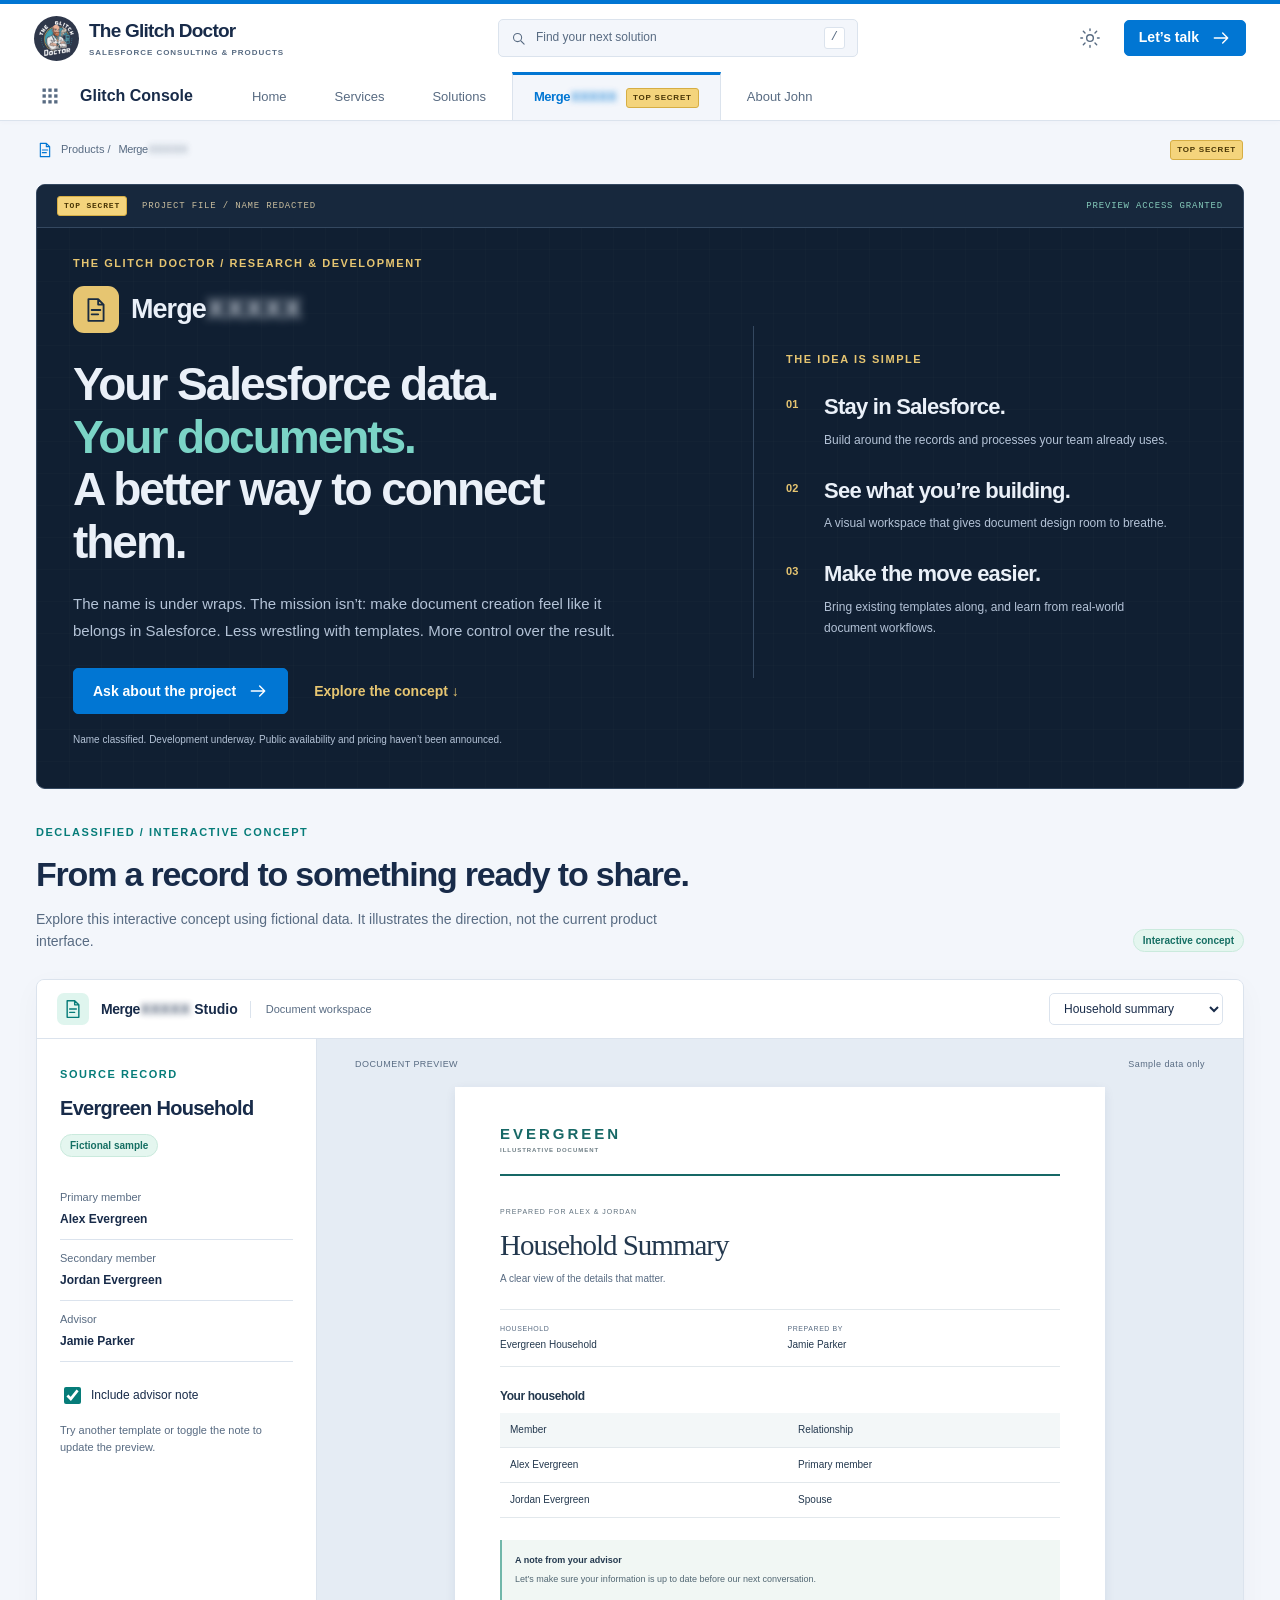
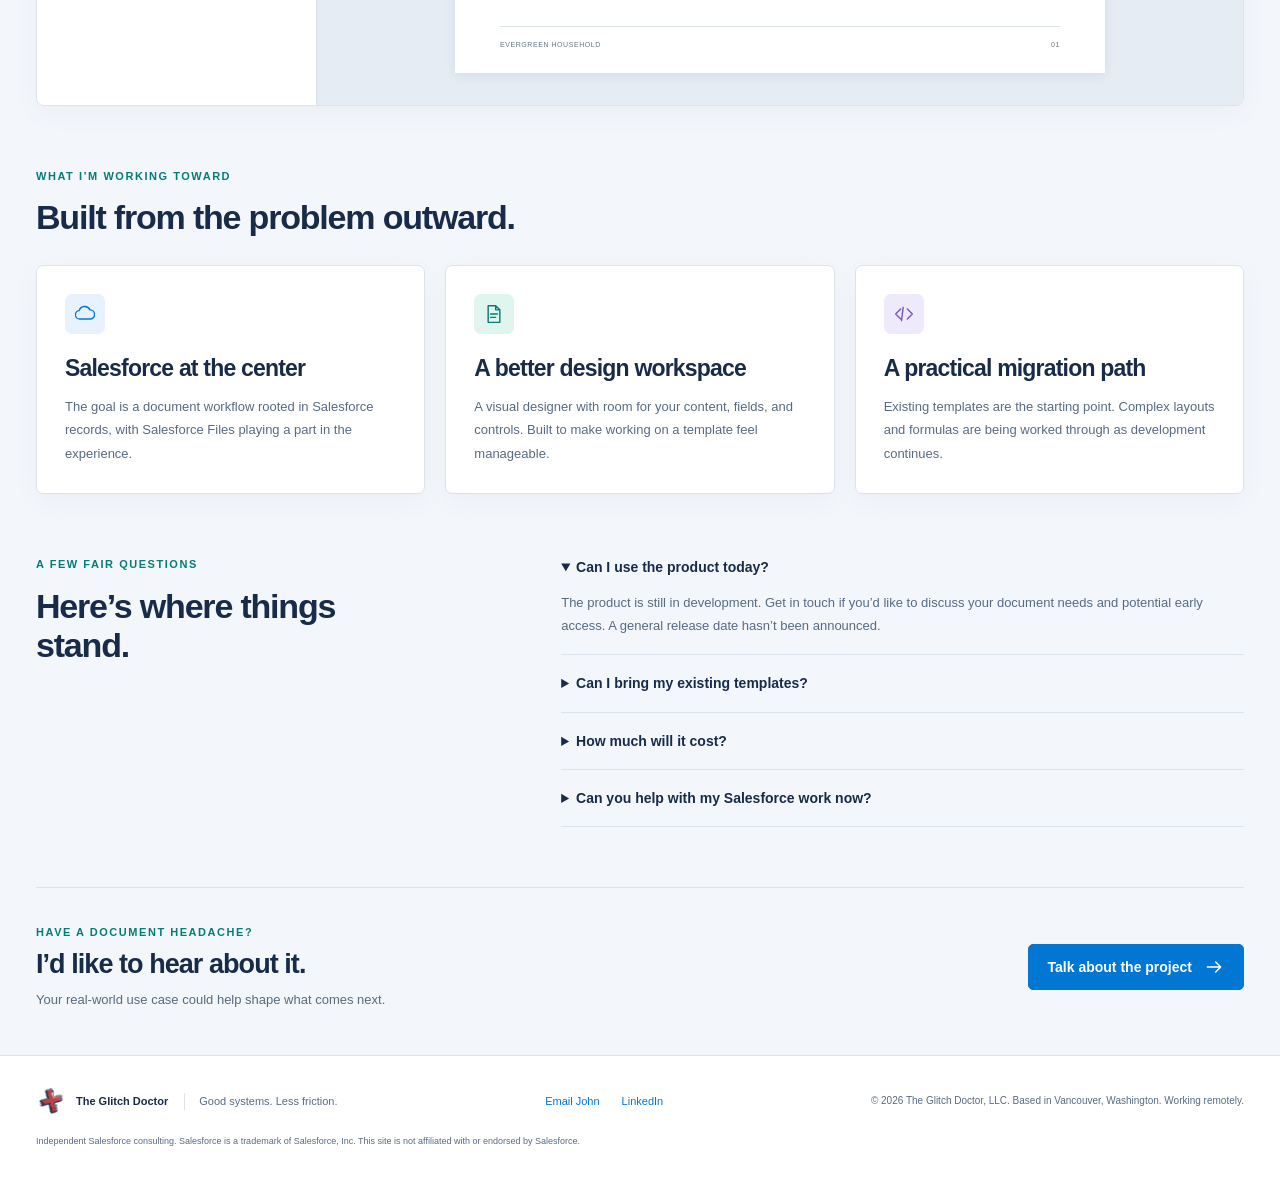
==== top-secret.html @ 08cdd9e1 "Add files via upload" ====
<!doctype html>
<html lang="en"><head><meta charset="utf-8"><meta name="viewport" content="width=device-width,initial-scale=1"><meta name="theme-color" content="#032d60"><title>Top Secret | The Glitch Doctor Workshop</title><meta name="description" content="Explore a top-secret project, a Salesforce document product in development from The Glitch Doctor. Explore the concept and ask about early access."><meta property="og:title" content="Top Secret | The Glitch Doctor Workshop"><meta property="og:description" content="Explore a top-secret project, a Salesforce document product in development from The Glitch Doctor. Explore the concept and ask about early access."><meta property="og:type" content="website"><meta property="og:image" content="https://theglitchdoctor.com/logo1024.png"><link rel="canonical" href="https://theglitchdoctor.com/top-secret.html"><meta property="og:url" content="https://theglitchdoctor.com/top-secret.html"><link rel="icon" href="favicon.png"><link rel="stylesheet" href="style.css?v=secret-v2"><script src="app.js?v=secret-v2" defer></script></head>
<body><a class="skip" href="#main">Skip to content</a><header class="global-header"><a class="brand" href="index.html"><img src="logo1024.png" alt="" width="45" height="45"><span>The Glitch Doctor<small>SALESFORCE CONSULTING &amp; PRODUCTS</small></span></a><button class="search-trigger" data-open="search-dialog"><svg viewBox="0 0 24 24" aria-hidden="true" class="icon" fill="none" stroke="currentColor" stroke-width="1.7" stroke-linecap="round" stroke-linejoin="round"><circle cx="10.5" cy="10.5" r="6.5"/><path d="m16 16 5 5"/></svg><span>Find your next solution</span><kbd>/</kbd></button><div class="global-actions"><button class="icon-button" id="theme-toggle" aria-label="Switch color theme" aria-pressed="false"><svg viewBox="0 0 24 24" aria-hidden="true" class="icon" fill="none" stroke="currentColor" stroke-width="1.7" stroke-linecap="round" stroke-linejoin="round"><circle cx="12" cy="12" r="4"/><path d="M12 1v2m0 18v2M1 12h2m18 0h2M4 4l2 2m12 12 2 2M4 20l2-2M18 6l2-2"/></svg></button><button class="button primary compact" data-open="contact-dialog">Let’s talk <svg viewBox="0 0 24 24" aria-hidden="true" class="icon" fill="none" stroke="currentColor" stroke-width="1.7" stroke-linecap="round" stroke-linejoin="round"><path d="M4 12h16m-6-6 6 6-6 6"/></svg></button></div></header>
<nav class="app-nav" aria-label="Main navigation"><button class="launcher-button icon-button" data-open="launcher-dialog" aria-label="Open app launcher"><svg viewBox="0 0 24 24" aria-hidden="true" class="icon" fill="none" stroke="currentColor" stroke-width="1.7" stroke-linecap="round" stroke-linejoin="round"><rect x="3" y="3" width="4" height="4"/><rect x="10" y="3" width="4" height="4"/><rect x="17" y="3" width="4" height="4"/><rect x="3" y="10" width="4" height="4"/><rect x="10" y="10" width="4" height="4"/><rect x="17" y="10" width="4" height="4"/><rect x="3" y="17" width="4" height="4"/><rect x="10" y="17" width="4" height="4"/><rect x="17" y="17" width="4" height="4"/></svg></button><span class="console-name">Glitch Console</span><div class="nav-tabs"><a href="index.html" >Home</a><a href="index.html#services">Services</a><a href="index.html#work">Solutions</a><a href="top-secret.html" aria-current="page"><span class="secret-name" aria-label="Merge, name redacted">Merge<span class="redacted-name" aria-hidden="true">XXXXX</span></span> <span class="secret-badge">TOP SECRET</span></a><a href="index.html#about">About John</a></div></nav>
<main id="main">
<div class="workspace-label"><span><svg viewBox="0 0 24 24" aria-hidden="true" class="icon" fill="none" stroke="currentColor" stroke-width="1.7" stroke-linecap="round" stroke-linejoin="round"><path d="M14 2H5v20h14V7Zm0 0v5h5M8 12h8m-8 4h6"/></svg> Products / <span class="secret-name" aria-label="Merge, name redacted">Merge<span class="redacted-name" aria-hidden="true">XXXXX</span></span></span><span class="secret-badge">TOP SECRET</span></div>
<section class="product-hero classified-hero"><div class="classification-strip"><span class="secret-badge">TOP SECRET</span><span>PROJECT FILE / NAME REDACTED</span><span>PREVIEW ACCESS GRANTED</span></div><div><span class="eyebrow">THE GLITCH DOCTOR / RESEARCH &amp; DEVELOPMENT</span><div class="product-wordmark"><span class="merge-mark"><svg viewBox="0 0 24 24" aria-hidden="true" class="icon" fill="none" stroke="currentColor" stroke-width="1.7" stroke-linecap="round" stroke-linejoin="round"><path d="M14 2H5v20h14V7Zm0 0v5h5M8 12h8m-8 4h6"/></svg></span><span class="secret-name" aria-label="Merge, name redacted">Merge<span class="redacted-name" aria-hidden="true">XXXXX</span></span></div><h1>Your Salesforce data.<br><span>Your documents.</span><br>A better way to connect them.</h1><p>The name is under wraps. The mission isn’t: make document creation feel like it belongs in Salesforce. Less wrestling with templates. More control over the result.</p><div class="button-row"><a class="button primary" href="mailto:doc@theglitchdoctor.com?subject=Secret%20Project%20early%20access%20interest">Ask about the project <svg viewBox="0 0 24 24" aria-hidden="true" class="icon" fill="none" stroke="currentColor" stroke-width="1.7" stroke-linecap="round" stroke-linejoin="round"><path d="M4 12h16m-6-6 6 6-6 6"/></svg></a><a class="text-link" href="#preview">Explore the concept ↓</a></div><small class="development-note">Name classified. Development underway. Public availability and pricing haven’t been announced.</small></div><aside class="product-principles"><span class="eyebrow">THE IDEA IS SIMPLE</span><div><span>01</span><h2>Stay in Salesforce.</h2><p>Build around the records and processes your team already uses.</p></div><div><span>02</span><h2>See what you’re building.</h2><p>A visual workspace that gives document design room to breathe.</p></div><div><span>03</span><h2>Make the move easier.</h2><p>Bring existing templates along, and learn from real-world document workflows.</p></div></aside></section>
<section id="preview" class="section demo-section"><div class="section-heading"><div><span class="eyebrow">DECLASSIFIED / INTERACTIVE CONCEPT</span><h2>From a record to something ready to share.</h2><p>Explore this interactive concept using fictional data. It illustrates the direction, not the current product interface.</p></div><span class="pill">Interactive concept</span></div><div class="demo-console"><div class="demo-toolbar"><span class="tile-icon teal"><svg viewBox="0 0 24 24" aria-hidden="true" class="icon" fill="none" stroke="currentColor" stroke-width="1.7" stroke-linecap="round" stroke-linejoin="round"><path d="M14 2H5v20h14V7Zm0 0v5h5M8 12h8m-8 4h6"/></svg></span><strong><span class="secret-name" aria-label="Merge, name redacted">Merge<span class="redacted-name" aria-hidden="true">XXXXX</span></span> Studio</strong><span class="demo-toolbar-caption">Document workspace</span><label for="template-select" class="sr-only">Choose sample document</label><select id="template-select"><option value="summary">Household summary</option><option value="meeting">Meeting confirmation</option></select></div><div class="demo-layout"><aside class="demo-sidebar"><span class="eyebrow">SOURCE RECORD</span><h3>Evergreen Household</h3><span class="pill">Fictional sample</span><dl><div><dt>Primary member</dt><dd>Alex Evergreen</dd></div><div><dt>Secondary member</dt><dd>Jordan Evergreen</dd></div><div><dt>Advisor</dt><dd>Jamie Parker</dd></div></dl><label class="toggle-row"><input id="include-note" type="checkbox" checked> Include advisor note</label><p class="hint">Try another template or toggle the note to update the preview.</p></aside><div class="document-stage"><div class="preview-label"><span>DOCUMENT PREVIEW</span><span>Sample data only</span></div><article class="paper" aria-live="polite"><div class="paper-brand">EVERGREEN<small>ILLUSTRATIVE DOCUMENT</small></div><div class="paper-rule"></div><span class="paper-eyebrow">PREPARED FOR ALEX &amp; JORDAN</span><h3 id="document-title">Household Summary</h3><p class="paper-intro" id="document-intro">A clear view of the details that matter.</p><div class="paper-fields"><div><small>HOUSEHOLD</small><strong>Evergreen Household</strong></div><div><small>PREPARED BY</small><strong>Jamie Parker</strong></div></div><div id="summary-content"><h4>Your household</h4><table><thead><tr><th>Member</th><th>Relationship</th></tr></thead><tbody><tr><td>Alex Evergreen</td><td>Primary member</td></tr><tr><td>Jordan Evergreen</td><td>Spouse</td></tr></tbody></table></div><div id="meeting-content" hidden><h4>Your next conversation</h4><p>Annual review · November 12, 2026<br>10:00 a.m. Pacific · Video meeting</p><h4>On the agenda</h4><p>Review your goals, discuss recent changes, and agree on next steps.</p></div><div id="advisor-note" class="paper-note"><strong>A note from your advisor</strong><p>Let’s make sure your information is up to date before our next conversation.</p></div><div class="paper-footer">EVERGREEN HOUSEHOLD<span>01</span></div></article></div></div></div></section>
<section class="section"><div class="section-heading"><div><span class="eyebrow">WHAT I’M WORKING TOWARD</span><h2>Built from the problem outward.</h2></div></div><div class="services-grid"><article class="service-card"><span class="tile-icon blue"><svg viewBox="0 0 24 24" aria-hidden="true" class="icon" fill="none" stroke="currentColor" stroke-width="1.7" stroke-linecap="round" stroke-linejoin="round"><path d="M6 18a5 5 0 0 1-1-10 7 7 0 0 1 13-1 5.5 5.5 0 0 1 0 11Z"/></svg></span><h3>Salesforce at the center</h3><p>The goal is a document workflow rooted in Salesforce records, with Salesforce Files playing a part in the experience.</p></article><article class="service-card"><span class="tile-icon teal"><svg viewBox="0 0 24 24" aria-hidden="true" class="icon" fill="none" stroke="currentColor" stroke-width="1.7" stroke-linecap="round" stroke-linejoin="round"><path d="M14 2H5v20h14V7Zm0 0v5h5M8 12h8m-8 4h6"/></svg></span><h3>A better design workspace</h3><p>A visual designer with room for your content, fields, and controls. Built to make working on a template feel manageable.</p></article><article class="service-card"><span class="tile-icon purple"><svg viewBox="0 0 24 24" aria-hidden="true" class="icon" fill="none" stroke="currentColor" stroke-width="1.7" stroke-linecap="round" stroke-linejoin="round"><path d="m8 6-6 6 6 6m8-12 6 6-6 6m-5-14-2 16"/></svg></span><h3>A practical migration path</h3><p>Existing templates are the starting point. Complex layouts and formulas are being worked through as development continues.</p></article></div></section>
<section class="faq-section section"><div><span class="eyebrow">A FEW FAIR QUESTIONS</span><h2>Here’s where things stand.</h2></div><div class="faqs"><details open><summary>Can I use the product today?</summary><p>The product is still in development. Get in touch if you’d like to discuss your document needs and potential early access. A general release date hasn’t been announced.</p></details><details><summary>Can I bring my existing templates?</summary><p>That’s part of the plan. Import capabilities are being developed against real templates, with complex layouts and formulas getting particular attention. Not every template will transfer unchanged.</p></details><details><summary>How much will it cost?</summary><p>Pricing hasn’t been announced. This is being developed as a commercial product.</p></details><details><summary>Can you help with my Salesforce work now?</summary><p>Yes. Salesforce consulting and custom development are available independently of this project. <a href="index.html#services">Explore consulting services.</a></p></details></div></section>
<section class="closing"><div><span class="eyebrow">HAVE A DOCUMENT HEADACHE?</span><h2>I’d like to hear about it.</h2><p>Your real-world use case could help shape what comes next.</p></div><a class="button primary" href="mailto:doc@theglitchdoctor.com?subject=Let%E2%80%99s%20talk%20Secret%20Project">Talk about the project <svg viewBox="0 0 24 24" aria-hidden="true" class="icon" fill="none" stroke="currentColor" stroke-width="1.7" stroke-linecap="round" stroke-linejoin="round"><path d="M4 12h16m-6-6 6 6-6 6"/></svg></a></section></main>
<footer><div class="footer-brand"><img src="favicon.png" alt="" width="30" height="30"><strong>The Glitch Doctor</strong><span>Good systems. Less friction.</span></div><div class="footer-links"><a href="mailto:doc@theglitchdoctor.com">Email John</a><a href="https://www.linkedin.com/company/the-glitch-doctor/">LinkedIn</a></div><p>© <span id="year">2026</span> The Glitch Doctor, LLC. Based in Vancouver, Washington. Working remotely.</p><p class="disclaimer">Independent Salesforce consulting. Salesforce is a trademark of Salesforce, Inc. This site is not affiliated with or endorsed by Salesforce.</p></footer>
<dialog id="contact-dialog"><div class="dialog-heading"><div><span class="eyebrow">NEW CONVERSATION</span><h2>What’s getting in your way?</h2></div><button class="close" data-close aria-label="Close contact dialog">×</button></div><p>Tell me what you’re working on, what’s broken, or what you wish Salesforce could do. We’ll start there.</p><a class="contact-option" href="https://outlook.office.com/bookwithme/user/6f88f6bea72140189a04a0bf24233a22@theglitchdoctor.com?anonymous&amp;ep=plink"><span>Schedule a conversation<small>Choose a time on my calendar</small></span><svg viewBox="0 0 24 24" aria-hidden="true" class="icon" fill="none" stroke="currentColor" stroke-width="1.7" stroke-linecap="round" stroke-linejoin="round"><path d="M4 12h16m-6-6 6 6-6 6"/></svg></a><a class="contact-option" href="mailto:doc@theglitchdoctor.com"><span>Email John<small>doc@theglitchdoctor.com</small></span><svg viewBox="0 0 24 24" aria-hidden="true" class="icon" fill="none" stroke="currentColor" stroke-width="1.7" stroke-linecap="round" stroke-linejoin="round"><path d="M4 12h16m-6-6 6 6-6 6"/></svg></a><a class="contact-option" href="tel:+19712606993"><span>Give me a call<small>(971) 260-6993</small></span><svg viewBox="0 0 24 24" aria-hidden="true" class="icon" fill="none" stroke="currentColor" stroke-width="1.7" stroke-linecap="round" stroke-linejoin="round"><path d="M4 12h16m-6-6 6 6-6 6"/></svg></a></dialog>
<dialog id="launcher-dialog"><div class="dialog-heading"><h2>App Launcher</h2><button class="close" data-close aria-label="Close app launcher">×</button></div><p>Explore The Glitch Doctor.</p><div class="launcher-grid"><a href="index.html"><span class="tile-icon blue"><svg viewBox="0 0 24 24" aria-hidden="true" class="icon" fill="none" stroke="currentColor" stroke-width="1.7" stroke-linecap="round" stroke-linejoin="round"><path d="M6 18a5 5 0 0 1-1-10 7 7 0 0 1 13-1 5.5 5.5 0 0 1 0 11Z"/></svg></span>Consulting<small>Make Salesforce work for you</small></a><a href="top-secret.html"><span class="tile-icon teal"><svg viewBox="0 0 24 24" aria-hidden="true" class="icon" fill="none" stroke="currentColor" stroke-width="1.7" stroke-linecap="round" stroke-linejoin="round"><path d="M14 2H5v20h14V7Zm0 0v5h5M8 12h8m-8 4h6"/></svg></span><span class="secret-name" aria-label="Merge, name redacted">Merge<span class="redacted-name" aria-hidden="true">XXXXX</span></span><small>Top secret. Take a peek.</small></a><a href="index.html#work"><span class="tile-icon purple"><svg viewBox="0 0 24 24" aria-hidden="true" class="icon" fill="none" stroke="currentColor" stroke-width="1.7" stroke-linecap="round" stroke-linejoin="round"><path d="m8 6-6 6 6 6m8-12 6 6-6 6m-5-14-2 16"/></svg></span>Solutions<small>Explore real-world work</small></a><a href="https://outlook.office.com/bookwithme/user/6f88f6bea72140189a04a0bf24233a22@theglitchdoctor.com?anonymous&amp;ep=plink"><span class="tile-icon orange"><svg viewBox="0 0 24 24" aria-hidden="true" class="icon" fill="none" stroke="currentColor" stroke-width="1.7" stroke-linecap="round" stroke-linejoin="round"><circle cx="12" cy="8" r="4"/><path d="M4 22v-3a8 8 0 0 1 16 0v3"/></svg></span>Talk to John<small>Start a conversation</small></a></div></dialog>
<dialog id="search-dialog"><div class="dialog-heading"><h2>Find a solution</h2><button class="close" data-close aria-label="Close search">×</button></div><label class="sr-only" for="site-search">Search services and products</label><input id="site-search" type="search" placeholder="Try automation, documents, or reporting…" autocomplete="off"><div id="search-results"></div></dialog>
</body></html>
---- style.css ----
:root{color-scheme:light;--navy:#032d60;--blue:#0176d3;--ink:#182b49;--muted:#586b82;--line:#dbe3ed;--bg:#f3f6fb;--surface:#fff;--soft:#edf4fc;--teal:#067c79;--shadow:0 8px 28px #032d6009}*{box-sizing:border-box}html{scroll-behavior:smooth;scroll-padding-top:125px}body{margin:0;font-family:Arial,Helvetica,sans-serif;color:var(--ink);background:var(--bg);font-size:15px;line-height:1.6}button,input,select{font:inherit}button,a,input,select,summary{-webkit-tap-highlight-color:transparent}button,a{touch-action:manipulation}a{color:var(--blue);text-decoration:none}a:hover{text-decoration:underline}button{cursor:pointer}button:disabled{cursor:default}h1,h2,h3,h4,p{margin:0}h1,h2,h3,h4{line-height:1.17;letter-spacing:-.035em}h2{font-size:34px}h3{font-size:22px}p{color:var(--muted)}.icon{width:20px;height:20px;flex-shrink:0;vertical-align:middle}.button{display:inline-flex;align-items:center;justify-content:center;gap:12px;padding:12px 19px;min-height:46px;font-size:14px;line-height:1.4;border-radius:5px;border:1px solid transparent;font-weight:600;white-space:nowrap;transition:background .15s,transform .15s}.button:hover{text-decoration:none;transform:translateY(-1px)}.primary{background:var(--blue);color:#fff;border-color:var(--blue)}.primary:hover{background:#005fb2}.secondary{background:var(--surface);color:var(--blue);border-color:var(--line)}.white{background:white;color:#032d60}.compact{min-height:36px;padding:7px 14px}.button-row{display:flex;align-items:center;gap:26px;flex-wrap:wrap}.text-link{display:inline-flex;align-items:center;gap:9px;font-size:14px;font-weight:600}.light{color:#fff!important}.eyebrow{display:block;font-size:11px;line-height:1.5;letter-spacing:.14em;font-weight:700;color:var(--teal);margin-bottom:14px}.global-header{height:72px;display:flex;align-items:center;justify-content:space-between;padding:0 34px;gap:25px;background:var(--surface);border-top:4px solid #0176d3;position:sticky;top:0;z-index:20}.brand{display:flex;align-items:center;gap:10px;color:var(--ink);font-size:19px;font-weight:700;letter-spacing:-.04em;white-space:nowrap}.brand:hover{text-decoration:none}.brand img{object-fit:contain}.brand small{display:block;font-size:8px;font-weight:600;letter-spacing:.12em;color:var(--muted);margin-top:1px}.global-actions{display:flex;align-items:center;gap:16px}.icon-button{border:0;background:transparent;color:var(--muted);height:36px;width:36px;display:inline-flex;align-items:center;justify-content:center;border-radius:5px}.icon-button:hover{background:var(--soft);color:var(--blue)}.search-trigger{display:flex;align-items:center;gap:10px;width:360px;border:1px solid var(--line);border-radius:5px;color:var(--muted);background:var(--bg);padding:7px 12px;font-size:12px;text-align:left}.search-trigger .icon{width:15px;height:15px}kbd{margin-left:auto;background:var(--surface);border:1px solid var(--line);border-radius:3px;padding:0 6px}.app-nav{position:sticky;top:72px;z-index:19;display:flex;align-items:center;height:49px;background:var(--surface);border-bottom:1px solid var(--line);padding:0 32px;gap:12px;box-shadow:0 2px 4px #032d6005}.launcher-button .icon{fill:currentColor;stroke:none}.console-name{font-size:16px;font-weight:700;padding-right:25px;white-space:nowrap}.nav-tabs{display:flex;height:100%;gap:4px}.nav-tabs>a{display:flex;align-items:center;gap:7px;color:var(--muted);padding:0 21px;font-size:13px;border-top:3px solid transparent;border-left:1px solid transparent;border-right:1px solid transparent}.nav-tabs>a:hover{background:var(--bg);text-decoration:none}.nav-tabs>a[aria-current]{border-top-color:var(--blue);color:var(--blue);background:var(--bg);border-left-color:var(--line);border-right-color:var(--line);font-weight:600}.new-label{font-size:8px;font-weight:700;letter-spacing:.06em;background:#d9f3ee;color:#08695e;padding:1px 5px;border-radius:3px}main{max-width:1440px;margin:auto;padding:0 36px}.workspace-label{display:flex;justify-content:space-between;align-items:center;color:var(--muted);font-size:11px;padding:19px 1px}.workspace-label>span:first-child{display:flex;align-items:center;gap:8px}.workspace-label .icon{width:16px;height:16px;color:var(--blue)}.hero{border-radius:9px;background:#032d60;display:grid;grid-template-columns:1.05fr 1fr;gap:55px;align-items:center;padding:55px 52px;position:relative;overflow:hidden}.hero:before{content:'';position:absolute;width:650px;height:650px;border:1px solid #ffffff12;border-radius:50%;right:-350px;top:-250px;box-shadow:0 0 0 65px #ffffff03,0 0 0 130px #ffffff03;pointer-events:none}.hero-copy{position:relative}.hero h1{font-size:clamp(42px,4.5vw,64px);line-height:1.06;letter-spacing:-.05em;color:#fff;margin:17px 0 23px}.hero h1 span{color:#74d6e9}.hero-copy>p{color:#d6e7f9;font-size:16px;line-height:1.75;max-width:435px;margin-bottom:28px}.hero-signature{display:flex;align-items:center;gap:12px;color:white;margin-top:33px}.avatar{border:1px solid #4773a5;background:#154579;display:grid;place-items:center;font-size:12px;width:36px;height:36px;border-radius:50%}.hero-signature strong{display:block;font-size:12px}.hero-signature small{display:block;color:#bcd1e7;font-size:10px}.hero-workspace{position:relative;background:var(--surface);border:1px solid #ffffff66;border-radius:8px;box-shadow:0 18px 40px #00193266;transform:rotate(-1deg)}.mini-window{padding:17px 19px;display:flex;align-items:center;gap:11px;border-bottom:1px solid var(--line);border-radius:8px 8px 0 0;background:var(--bg)}.mini-icon{background:#0176d3;color:white;padding:6px;border-radius:5px}.mini-window small{display:block;font-size:8px;letter-spacing:.1em;color:var(--muted)}.mini-window strong{font-size:12px;display:block}.pill{display:inline-flex;align-items:center;gap:5px;padding:3px 9px;font-size:10px;font-weight:600;color:#156f63;background:#e4f6ef;border:1px solid #caeadd;border-radius:20px;white-space:nowrap;line-height:1.5}.mini-window>.pill{margin-left:auto}.workspace-content{padding:24px}.overview-heading h2{font-size:22px;max-width:310px}.overview-heading p{font-size:11px;margin-top:9px;margin-bottom:15px}.work-item{display:flex;align-items:center;gap:13px;padding:15px 0;border-bottom:1px solid var(--line)}.step-number{display:grid;place-items:center;color:var(--blue);background:var(--soft);width:29px;height:29px;flex-shrink:0;border-radius:5px;font-size:10px;font-weight:600}.work-item strong{display:block;font-size:12px}.work-item small{display:block;font-size:10px;color:var(--muted);margin-top:2px}.work-item>.icon{margin-left:auto;width:15px;color:var(--teal)}.workspace-product{display:flex;align-items:center;gap:12px;padding:15px 12px;background:var(--soft);border-radius:5px;margin-top:21px;color:var(--ink)}.workspace-product:hover{text-decoration:none;background:var(--bg)}.workspace-product .eyebrow{font-size:8px;margin-bottom:2px}.workspace-product strong{display:block;font-size:14px}.workspace-product small{display:block;font-size:10px;color:var(--muted)}.workspace-product>.icon{margin-left:auto;width:16px}.tile-icon{display:inline-flex;align-items:center;justify-content:center;flex-shrink:0;width:40px;height:40px;border-radius:7px}.blue{color:#0176d3;background:#e8f2ff}.teal{color:#067c79;background:#dff5ee}.purple{color:#7456bb;background:#efeafb}.orange{color:#b15a12;background:#fff0dd}.expertise-strip{display:flex;flex-wrap:wrap;justify-content:space-between;align-items:center;gap:15px;padding:23px 12px;border-bottom:1px solid var(--line);font-size:11px;color:var(--muted)}.expertise-strip>span{font-size:10px}.expertise-strip strong{font-weight:600;color:var(--ink)}.section{padding:62px 0 0}.section-heading{display:flex;align-items:end;justify-content:space-between;gap:25px;margin-bottom:27px}.section-heading p{font-size:14px;max-width:680px;margin-top:13px}.section-heading .button{flex-shrink:0}.services-grid{display:grid;grid-template-columns:repeat(3,1fr);gap:20px}.service-card{background:var(--surface);padding:28px;border:1px solid var(--line);border-radius:7px;box-shadow:var(--shadow)}.service-card h3{margin:21px 0 13px;font-size:23px}.service-card p{font-size:13px;line-height:1.8}.service-card ul{list-style:none;padding:14px 0;margin:0;font-size:12px;line-height:2.2;color:var(--ink)}.service-card li:before{content:'✓';color:var(--teal);font-weight:700;margin-right:8px}.card-foot{display:block;font-size:10px;border-top:1px solid var(--line);padding-top:15px;margin-top:5px;color:var(--muted)}.list-label{font-size:11px;white-space:nowrap;color:var(--muted)}.solutions-table{border:1px solid var(--line);border-radius:7px;background:var(--surface);overflow:hidden}.table-head,.solutions-table article{display:grid;grid-template-columns:1.1fr 1fr 1.2fr;gap:30px;align-items:center;padding:21px 27px}.table-head{padding-top:10px;padding-bottom:10px;background:var(--soft);font-size:10px;text-transform:uppercase;letter-spacing:.06em;font-weight:700;color:var(--muted)}.solutions-table article+article{border-top:1px solid var(--line)}.solutions-table article>div{display:flex;gap:14px;align-items:center}.solutions-table h3{font-size:14px;letter-spacing:-.02em}.solutions-table h3 small{display:block;color:var(--muted);font-size:10px;font-weight:400;margin-top:7px;letter-spacing:0}.solutions-table p{font-size:12px;line-height:1.8}.product-feature{display:grid;grid-template-columns:1.3fr 1fr;gap:70px;align-items:center;margin-top:65px;border:1px solid #cce6e6;border-radius:8px;padding:44px 49px;background:linear-gradient(120deg,#e8f4fa,#edf9f4)}.product-feature h2{font-size:36px}.product-feature p{font-size:13px;margin-top:17px;max-width:500px}.product-feature .button{margin-top:23px}.product-record{background:var(--surface);border:1px solid var(--line);box-shadow:0 10px 24px #032d600c;border-radius:7px;overflow:hidden}.record-heading{display:flex;gap:13px;align-items:center;padding:20px;border-bottom:1px solid var(--line)}.record-heading small{font-size:8px;letter-spacing:.1em;color:var(--muted)}.record-heading h3{font-size:24px}.status-dot{width:8px;height:8px;background:#e9ad38;border-radius:50%;margin-left:auto}.product-record dl{margin:0;padding:6px 20px}.product-record dl>div{display:flex;justify-content:space-between;gap:16px;padding:10px 0;border-bottom:1px solid var(--line);font-size:11px}.product-record dl>div:last-child{border:0}dt{color:var(--muted)}dd{margin:0;font-weight:600}.amber{background:#fff3d8;border-color:#f4deae;color:#895311}.product-record>a{display:flex;align-items:center;justify-content:space-between;padding:15px 20px;background:var(--bg);font-size:12px;border-top:1px solid var(--line)}.product-record>a .icon{width:15px}.about-section{display:grid;grid-template-columns:.65fr 1fr;gap:70px;align-items:center;padding:65px 50px}.about-portrait{background:var(--soft);border:1px solid var(--line);border-radius:8px;text-align:center;padding:22px;display:flex;flex-direction:column;align-items:center}.about-portrait img{width:235px;height:235px;max-width:100%;object-fit:contain}.about-portrait>span{font-size:8px;letter-spacing:.12em;font-weight:600;color:var(--muted)}.about-section h2{font-size:32px}.about-section p{font-size:13px;margin-top:18px}.about-section .text-link{margin-top:20px;font-size:12px}.about-details{display:flex;gap:35px;margin-top:25px;border-top:1px solid var(--line);padding-top:18px;font-size:10px;color:var(--muted)}.about-details strong{display:block;color:var(--ink);font-size:11px}.closing{border-top:1px solid var(--line);display:flex;justify-content:space-between;gap:30px;align-items:center;padding:36px 0 45px}.closing h2{font-size:27px}.closing .eyebrow{margin-bottom:8px}.closing p{font-size:13px;margin-top:9px}footer{padding:30px max(36px,calc((100% - 1368px)/2));background:var(--surface);border-top:1px solid var(--line);font-size:11px;display:flex;flex-wrap:wrap;justify-content:space-between;align-items:center;gap:18px}.footer-brand{display:flex;gap:10px;align-items:center}.footer-brand span{color:var(--muted);border-left:1px solid var(--line);padding-left:14px;margin-left:6px}.footer-links{display:flex;gap:22px}footer p{font-size:10px}.disclaimer{width:100%;font-size:9px}dialog{border:1px solid var(--line);border-radius:9px;color:var(--ink);background:var(--surface);width:min(560px,calc(100% - 32px));padding:27px;box-shadow:0 24px 80px #00193240;max-height:85vh}dialog::backdrop{background:#001a3bbb;backdrop-filter:blur(4px)}.dialog-heading{display:flex;gap:15px;justify-content:space-between;align-items:start;margin-bottom:15px}.dialog-heading h2{font-size:24px}.dialog-heading .eyebrow{margin-bottom:7px}.close{border:0;background:var(--bg);font-size:24px;line-height:1;border-radius:4px;width:32px;height:32px;color:var(--muted);flex-shrink:0}dialog>p{font-size:13px;margin-bottom:20px}.contact-option{display:flex;align-items:center;justify-content:space-between;border:1px solid var(--line);border-radius:5px;padding:14px 16px;margin-top:10px;font-size:14px;font-weight:600;color:var(--ink)}.contact-option:hover{background:var(--soft);text-decoration:none}.contact-option small{display:block;font-size:11px;font-weight:400;color:var(--muted)}.launcher-grid{display:grid;grid-template-columns:1fr 1fr;gap:14px}.launcher-grid a{border:1px solid var(--line);border-radius:6px;padding:18px;color:var(--ink);font-weight:600;font-size:14px}.launcher-grid .tile-icon{display:flex;margin-bottom:10px}.launcher-grid small{display:block;color:var(--muted);font-size:11px;font-weight:400;margin-top:5px}#site-search{width:100%;padding:12px;border:1px solid var(--line);border-radius:5px;background:var(--bg);color:var(--ink)}#search-results a{display:block;border-bottom:1px solid var(--line);padding:14px 3px;font-size:14px}#search-results small{display:block;color:var(--muted);font-size:11px}#search-results>p{padding-top:15px}.sr-only{position:absolute;width:1px;height:1px;overflow:hidden;clip-path:inset(50%);white-space:nowrap}.skip{position:fixed;top:-100px;left:15px;background:white;color:#032d60;padding:10px;z-index:100}.skip:focus{top:5px}:focus-visible{outline:3px solid #1b96ff;outline-offset:4px}[hidden]{display:none!important}
/* Product workspace */
.product-hero{display:grid;grid-template-columns:1.3fr 1fr;gap:90px;align-items:center;padding:35px 28px 40px}.product-wordmark{display:flex;align-items:center;gap:12px;font-size:27px;font-weight:700;letter-spacing:-.05em;margin-bottom:25px}.merge-mark{background:#087c80;color:white;border-radius:11px;padding:10px;line-height:1}.merge-mark .icon{width:26px;height:26px}.product-hero h1{font-size:clamp(35px,3.6vw,50px);line-height:1.14;letter-spacing:-.045em;margin-bottom:22px}.product-hero h1>span{color:var(--teal)}.product-hero p{font-size:15px;max-width:570px;line-height:1.8;margin-bottom:24px}.development-note{display:block;font-size:10px;color:var(--muted);margin-top:18px}.product-principles{padding:25px 32px;border-left:1px solid var(--line)}.product-principles>div{position:relative;padding:13px 0 13px 38px}.product-principles>div>span{position:absolute;left:0;top:15px;color:var(--teal);font-size:11px;font-weight:700}.product-principles h2{font-size:22px}.product-principles p{font-size:12px;line-height:1.8;margin:10px 0 0}.demo-section{padding-top:35px}.demo-console{border:1px solid var(--line);border-radius:8px;overflow:hidden;box-shadow:var(--shadow)}.demo-toolbar{display:flex;align-items:center;gap:12px;background:var(--surface);padding:13px 20px;border-bottom:1px solid var(--line)}.demo-toolbar .tile-icon{width:32px;height:32px}.demo-toolbar strong{font-size:14px}.demo-toolbar-caption{font-size:11px;color:var(--muted);border-left:1px solid var(--line);padding-left:15px}.demo-toolbar select{margin-left:auto;border:1px solid var(--line);padding:7px 30px 7px 10px;border-radius:5px;background:var(--surface);color:var(--ink);font-size:12px;max-width:100%}.demo-layout{display:grid;grid-template-columns:280px 1fr}.demo-sidebar{padding:27px 23px;background:var(--surface);border-right:1px solid var(--line)}.demo-sidebar h3{font-size:20px;margin-bottom:12px}.demo-sidebar dl{margin:22px 0}.demo-sidebar dl>div{border-bottom:1px solid var(--line);padding:10px 0;font-size:11px}.demo-sidebar dd{margin-top:3px;font-size:12px}.toggle-row{display:flex;align-items:center;gap:7px;font-size:12px}.toggle-row input{accent-color:var(--teal);width:17px;height:17px}.hint{font-size:11px;margin-top:15px}.document-stage{padding:18px 38px 32px;background:#e5ecf4}.preview-label{display:flex;justify-content:space-between;font-size:9px;letter-spacing:.05em;color:#586b82;margin-bottom:15px}.paper{background:#fff;color:#23384e;max-width:650px;margin:auto;min-height:480px;padding:35px 45px 23px;box-shadow:0 3px 10px #032d6015;font-size:12px}.paper-brand{font-size:15px;letter-spacing:.2em;font-weight:600;color:#176866}.paper-brand small{display:block;font-size:6px;letter-spacing:.16em;color:#6e7e85}.paper-rule{height:2px;background:#176866;margin:19px 0 25px}.paper-eyebrow{font-size:7px;letter-spacing:.14em;color:#60717e}.paper h3{font-family:Georgia,serif;font-size:29px;font-weight:400;margin:8px 0}.paper .paper-intro{font-size:10px;color:#586b82}.paper-fields{display:grid;grid-template-columns:1fr 1fr;gap:15px;margin:22px 0;padding:13px 0;border-top:1px solid #e2e8ec;border-bottom:1px solid #e2e8ec}.paper-fields small{display:block;font-size:7px;color:#586b82;letter-spacing:.08em}.paper-fields strong{display:block;font-size:10px;font-weight:500;margin-top:3px}.paper h4{font-size:12px;margin:16px 0 10px}.paper table{border-collapse:collapse;width:100%;font-size:10px;text-align:left}.paper td,.paper th{padding:9px 10px;border-bottom:1px solid #e2e8ec}.paper th{background:#f3f7f8;font-weight:500}.paper-note{margin-top:22px;padding:13px;border-left:2px solid #71b7aa;background:#f1f7f4;font-size:9px}.paper-note p{font-size:9px;margin-top:5px;color:#526773}.paper-footer{border-top:1px solid #dbe3ed;display:flex;justify-content:space-between;margin-top:26px;padding-top:12px;font-size:7px;letter-spacing:.08em;color:#667783}#meeting-content p{font-size:10px;color:#586b82}.faq-section{display:grid;grid-template-columns:1fr 1.5fr;gap:70px;padding-bottom:60px}.faq-section h2{max-width:310px}.faqs details{border-bottom:1px solid var(--line);padding:17px 0}.faqs details:first-child{padding-top:0}.faqs summary{cursor:pointer;font-size:14px;font-weight:600}.faqs p{font-size:13px;line-height:1.8;margin-top:12px}
body.dark{color-scheme:dark;--ink:#e5edf7;--muted:#a7b7cc;--line:#344860;--bg:#101f32;--surface:#192c43;--soft:#203952;--teal:#70d2c2;--blue:#64b5ff;--shadow:0 8px 28px #00000012}body.dark .primary{background:#096ab9;border-color:#096ab9;color:white}body.dark .product-feature{background:linear-gradient(120deg,#18334a,#173c3c);border-color:#344f54}body.dark .document-stage{background:#132236}body.dark .hero-workspace{border-color:#344860}body.dark .blue{background:#163f63;color:#88c9ff}body.dark .teal{background:#174a45;color:#7cdbc7}body.dark .purple{background:#38304f;color:#c1a8f5}body.dark .orange{background:#4e3926;color:#efbb87}body.dark .preview-label{color:#afc4da}
@media(min-width:1700px){main{max-width:1570px}.hero{padding:65px 70px;gap:90px}.hero h1{font-size:72px}.hero-workspace{max-width:570px}.hero-copy>p{font-size:18px;max-width:510px}}
@media(max-width:1100px){.global-header{padding:0 22px}.search-trigger{width:270px}.hero{gap:27px;padding:38px 30px}.hero h1{font-size:48px}.hero-copy>p{font-size:14px}.hero .button-row{gap:15px}.hero .button{padding:11px 14px}.hero .text-link{font-size:12px}.workspace-content{padding:19px}.mini-window{padding:14px}.mini-window>.pill{display:none}.nav-tabs>a{padding:0 15px}.console-name{padding-right:12px}.product-feature{gap:35px;padding:35px}.about-section{gap:40px;padding:50px 20px}.product-hero{gap:35px;padding:20px 5px}.product-principles{padding:20px}.section-heading .button{font-size:12px}.service-card{padding:23px}.demo-layout{grid-template-columns:245px 1fr}}
@media(max-width:800px){main{padding:0 20px}.brand{font-size:17px}.brand small{font-size:7px}.global-header{gap:12px;padding:0 16px}.search-trigger{width:36px;height:36px;justify-content:center;padding:6px;margin-left:auto}.search-trigger span,.search-trigger kbd{display:none}.global-actions{gap:7px}.app-nav{padding:0 15px;gap:8px}.console-name{display:none}.nav-tabs{overflow:auto;flex:1}.nav-tabs>a{padding:0 15px;white-space:nowrap}.hero{grid-template-columns:1fr;gap:34px;padding:36px}.hero-copy>p{max-width:540px;font-size:16px}.hero h1{font-size:58px}.hero-workspace{transform:none;width:100%;max-width:580px}.hero-signature{margin-top:25px}.hero-workspace .overview-heading h2{max-width:none}.expertise-strip{justify-content:center;gap:12px 25px;padding:20px 0}.expertise-strip>span{width:100%;text-align:center}.section{padding-top:42px}.section-heading{align-items:start;flex-direction:column;gap:16px}h2{font-size:29px}.services-grid{gap:12px}.service-card{padding:20px 16px}.service-card h3{font-size:20px}.service-card p{font-size:12px}.service-card li{font-size:11px;line-height:1.8;margin-bottom:7px}.table-head,.solutions-table article{gap:16px;padding:18px}.solutions-table article>div{align-items:start;gap:9px}.solutions-table .tile-icon{display:none}.product-feature{gap:24px;padding:29px;margin-top:44px}.product-feature h2{font-size:29px}.product-record dl>div{flex-direction:column;gap:3px}.about-section{gap:25px;padding:42px 0}.about-section h2{font-size:27px}.about-details{gap:20px}.closing h2{font-size:25px}footer{padding:25px 20px}.footer-brand span{display:none}.product-hero{grid-template-columns:1fr;gap:25px}.product-hero h1{font-size:43px}.product-principles{border-left:0;border-top:1px solid var(--line);padding:25px 0 0;display:grid;grid-template-columns:repeat(3,1fr);gap:15px}.product-principles>.eyebrow{grid-column:1/-1;margin:0}.product-principles>div{padding:10px 0}.product-principles>div>span{position:static;display:block;margin-bottom:8px}.product-principles h2{font-size:20px}.demo-layout{grid-template-columns:200px 1fr}.demo-sidebar{padding:20px 16px}.demo-sidebar h3{font-size:17px}.document-stage{padding:15px}.paper{padding:25px}.demo-toolbar-caption{display:none}.faq-section{gap:30px;padding-bottom:40px}}
@media(max-width:560px){.global-header{height:65px}.brand{font-size:15px;gap:5px}.brand img{width:34px;height:34px}.brand small{font-size:6px}.global-actions .button{font-size:11px;padding:7px 10px}.global-actions .button .icon{display:none}.global-actions{gap:2px}.search-trigger{width:30px}.icon-button{width:30px}.app-nav{top:65px;height:45px;padding:0 10px}.nav-tabs>a{font-size:11px;padding:0 11px}.nav-tabs .new-label{font-size:7px}.workspace-label{font-size:10px;padding:15px 0}.workspace-label>span:nth-child(2):not(.pill){display:none}main{padding:0 14px}.hero{padding:29px 22px;gap:27px}.hero h1{font-size:46px}.hero-copy>p{font-size:14px}.hero .button-row{align-items:start;gap:16px}.hero-signature small{font-size:9px}.hero-workspace .mini-window{padding:12px}.mini-window strong{font-size:11px}.workspace-content{padding:17px}.overview-heading h2{font-size:21px}.work-item{gap:9px}.work-item strong{font-size:11px}.work-item small{font-size:9px}.work-item>.icon{display:none}.workspace-product{padding:12px 9px;gap:9px}.workspace-product small{font-size:9px}.workspace-product .tile-icon{width:33px;height:33px}.expertise-strip{font-size:10px;gap:10px 20px}.services-grid{grid-template-columns:1fr;gap:14px}.service-card{padding:25px}.service-card h3{font-size:23px}.service-card h3 br{display:none}.service-card p{font-size:14px}.service-card li{font-size:12px}.section-heading h2{font-size:28px}.table-head{display:none}.solutions-table article{grid-template-columns:1fr;gap:9px;padding:22px}.solutions-table .tile-icon{display:inline-flex}.solutions-table article>div{align-items:center;margin-bottom:3px}.solutions-table article p{font-size:13px}.solutions-table article p:last-child{color:var(--ink)}.product-feature{grid-template-columns:1fr;padding:25px;gap:25px}.product-record dl>div{flex-direction:row;gap:12px}.about-section{grid-template-columns:1fr;gap:27px}.about-portrait{padding:15px}.about-portrait img{height:160px}.about-section h2{font-size:29px}.about-section p{font-size:14px}.closing{align-items:start;flex-direction:column;gap:20px}.footer-links{gap:19px;font-size:10px}.product-hero h1{font-size:35px}.product-wordmark{font-size:24px}.product-hero .button-row{gap:18px}.product-principles{grid-template-columns:1fr;gap:10px}.product-principles>div{padding-left:35px}.product-principles>div>span{position:absolute;top:11px}.product-principles h2{font-size:21px}.product-principles p{font-size:13px}.demo-toolbar{flex-wrap:wrap;padding:13px}.demo-toolbar select{width:100%;margin:0}.demo-layout{grid-template-columns:1fr}.demo-sidebar{border-right:0;border-bottom:1px solid var(--line)}.demo-sidebar dl{display:grid;grid-template-columns:1fr 1fr;gap:12px;margin:10px 0}.demo-sidebar dl>div{border:0}.demo-sidebar .hint{margin-top:9px}.document-stage{padding:13px 10px}.paper{padding:23px 20px}.paper h3{font-size:26px}.faq-section{grid-template-columns:1fr;gap:25px}.faq-section h2{max-width:none}.launcher-grid{gap:10px}.launcher-grid a{padding:14px}dialog{padding:22px}.dialog-heading h2{font-size:22px}.development-note{font-size:11px}}
@media(prefers-reduced-motion:reduce){html{scroll-behavior:auto}*,*:before,*:after{transition:none!important;animation:none!important}}

.brand img{border-radius:50%}.about-portrait{background:#2e3749}.about-portrait>span{color:#d6e7f9}.about-portrait img{border-radius:8px}

/* Classified project: only placeholder characters exist underneath the visual redaction. */
.secret-name{display:inline-flex;align-items:baseline;white-space:nowrap;letter-spacing:-.035em}.redacted-name{display:inline-block;filter:blur(3px);user-select:none;letter-spacing:.04em;margin-left:1px;opacity:.85}.secret-badge{display:inline-flex;align-items:center;white-space:nowrap;background:#f4d47c;color:#493606;border:1px solid #d6ae44;border-radius:3px;font-size:8px;line-height:1.5;font-weight:800;letter-spacing:.1em;padding:3px 6px}.nav-tabs>a[href="top-secret.html"]{gap:9px}.workspace-product{border-left:3px solid #c6a448}.workspace-product .eyebrow{color:#896512}.product-feature{background:linear-gradient(120deg,#edf1f7,#f5f0e1);border-color:#d9d4be}.record-heading{background:var(--bg)}.record-heading small{letter-spacing:.15em}.classified-hero{position:relative;background:#101f32;color:#eaf0f8;border:1px solid #344860;border-radius:9px;padding:70px 36px 40px;margin-top:5px;overflow:hidden;background-image:linear-gradient(#ffffff03 1px,transparent 1px),linear-gradient(90deg,#ffffff03 1px,transparent 1px);background-size:32px 32px}.classified-hero .eyebrow{color:#e6c571}.classified-hero p,.classified-hero .development-note{color:#b4c3d7}.classified-hero .text-link{color:#e6c571}.classified-hero h1>span{color:#7bd4c6}.classified-hero .product-principles{border-color:#344860}.classified-hero .product-principles>div>span{color:#e6c571}.classification-strip{position:absolute;left:0;right:0;top:0;display:flex;align-items:center;gap:15px;padding:11px 20px;background:#17283d;border-bottom:1px solid #344860;color:#c7bc9d;font-family:monospace;font-size:9px;letter-spacing:.09em}.classification-strip>span:last-child{margin-left:auto;color:#85cbbb}.classified-hero .merge-mark{background:#e6c571;color:#192b40}.demo-toolbar .secret-name{font-size:14px}.product-wordmark .redacted-name{filter:blur(5px)}body.dark .product-feature{background:linear-gradient(120deg,#1b2b42,#323325);border-color:#54503c}body.dark .workspace-product .eyebrow{color:#e6c571}.expertise-strip{justify-content:center;gap:12px 24px}
@media(max-width:800px){.classified-hero{padding:70px 25px 30px}.classification-strip{gap:10px;font-size:8px}.classified-hero .product-principles{padding-top:25px}.classification-strip>span:last-child{display:none}}
@media(max-width:560px){.classified-hero{padding:66px 20px 25px}.nav-tabs>a[href="top-secret.html"]{gap:6px}.nav-tabs .secret-badge{font-size:7px;padding:2px 4px}.product-wordmark{flex-wrap:wrap}.classification-strip{padding:11px 14px}.expertise-strip{gap:10px 18px}}
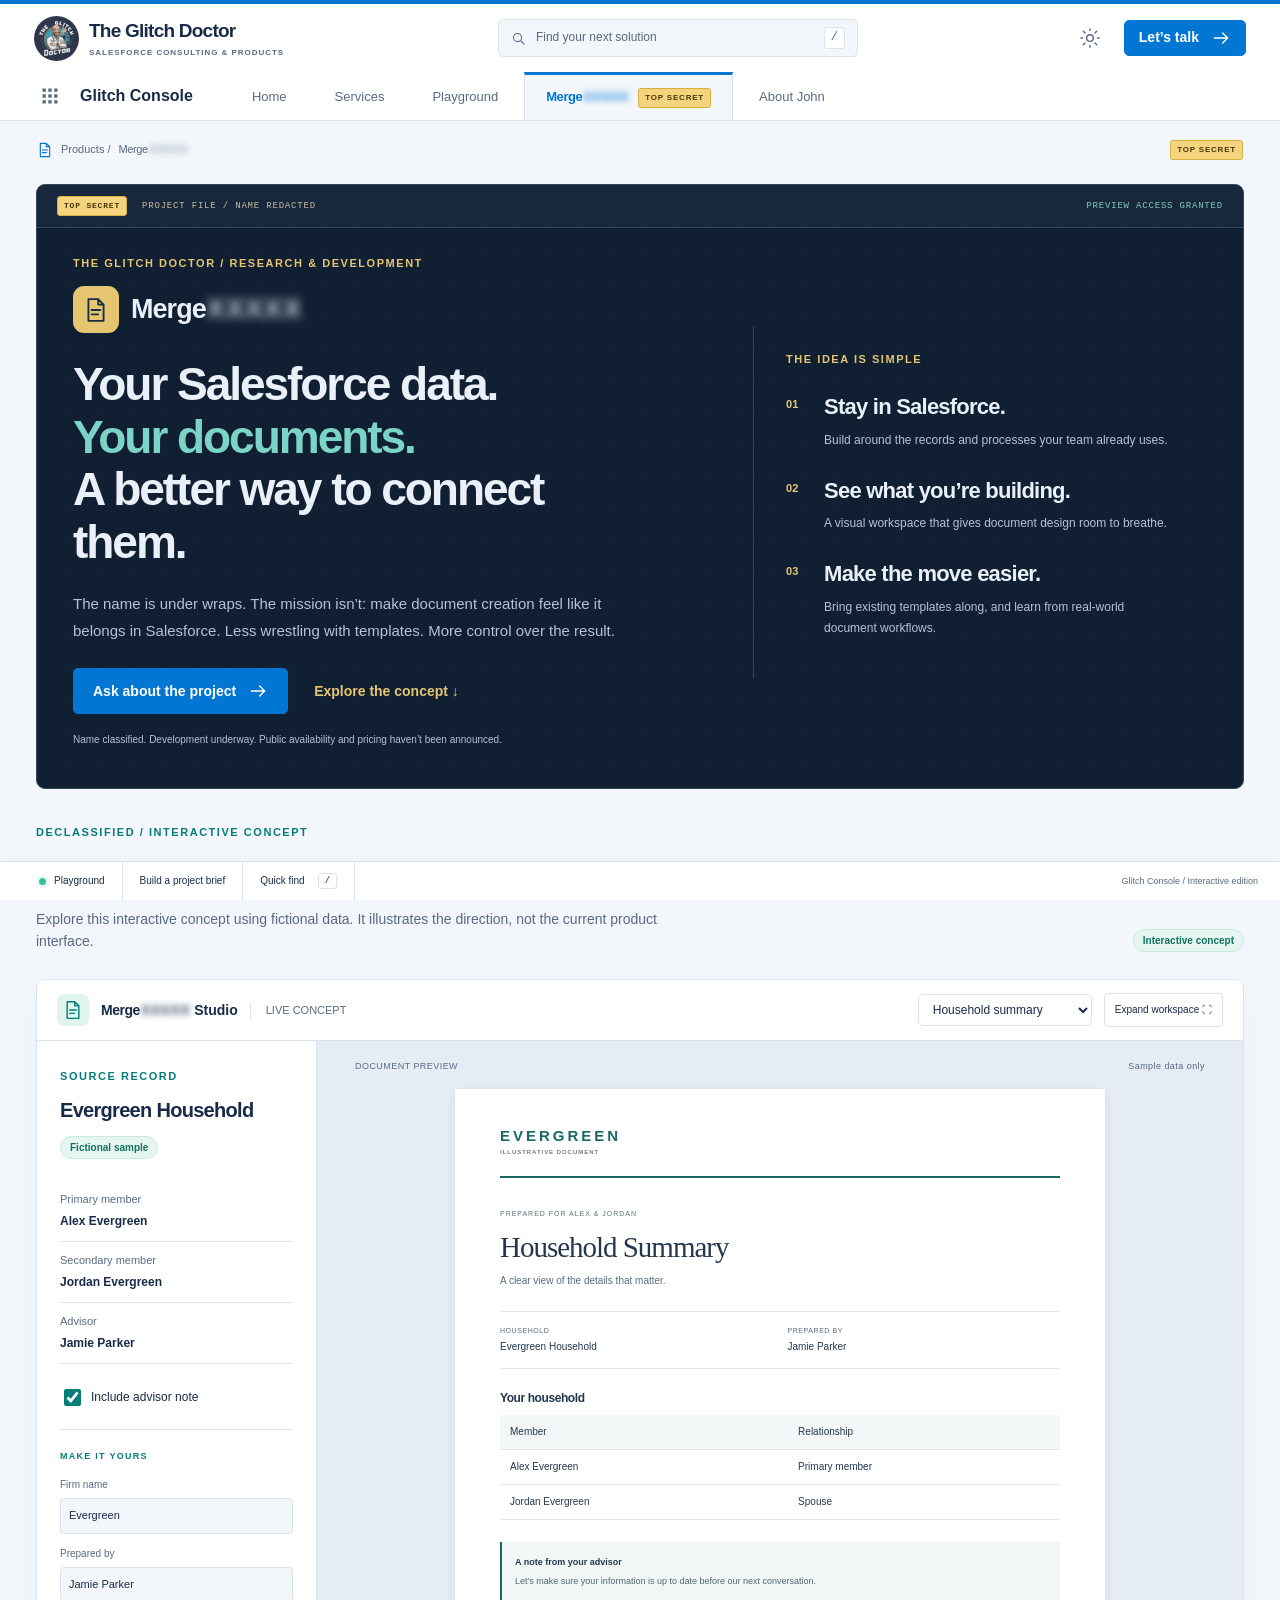
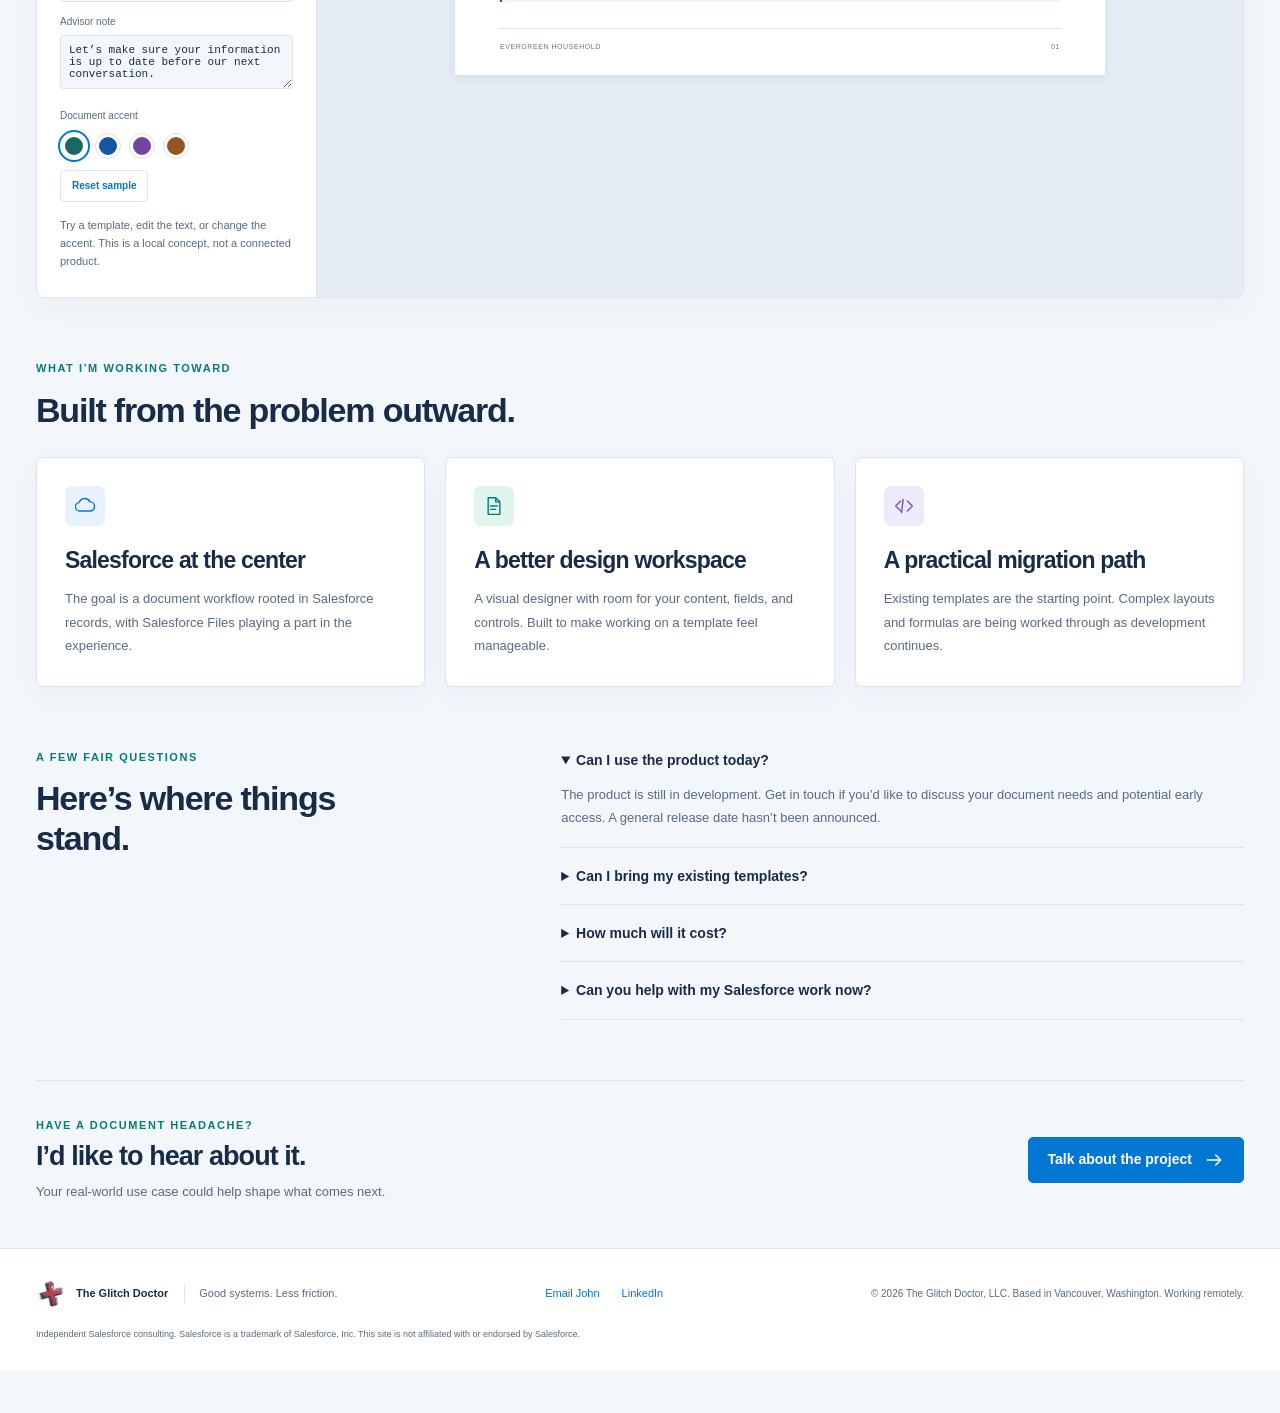
==== commit b7b2bf66: "Add files via upload" ====
--- a/top-secret.html
+++ b/top-secret.html
@@ -1,15 +1,15 @@
 <!doctype html>
-<html lang="en"><head><meta charset="utf-8"><meta name="viewport" content="width=device-width,initial-scale=1"><meta name="theme-color" content="#032d60"><title>Top Secret | The Glitch Doctor Workshop</title><meta name="description" content="Explore a top-secret project, a Salesforce document product in development from The Glitch Doctor. Explore the concept and ask about early access."><meta property="og:title" content="Top Secret | The Glitch Doctor Workshop"><meta property="og:description" content="Explore a top-secret project, a Salesforce document product in development from The Glitch Doctor. Explore the concept and ask about early access."><meta property="og:type" content="website"><meta property="og:image" content="https://theglitchdoctor.com/logo1024.png"><link rel="canonical" href="https://theglitchdoctor.com/top-secret.html"><meta property="og:url" content="https://theglitchdoctor.com/top-secret.html"><link rel="icon" href="favicon.png"><link rel="stylesheet" href="style.css?v=secret-v2"><script src="app.js?v=secret-v2" defer></script></head>
+<html lang="en"><head><meta charset="utf-8"><meta name="viewport" content="width=device-width,initial-scale=1"><meta name="theme-color" content="#032d60"><title>Top Secret | The Glitch Doctor Workshop</title><meta name="description" content="Explore a top-secret project, a Salesforce document product in development from The Glitch Doctor. Explore the concept and ask about early access."><meta property="og:title" content="Top Secret | The Glitch Doctor Workshop"><meta property="og:description" content="Explore a top-secret project, a Salesforce document product in development from The Glitch Doctor. Explore the concept and ask about early access."><meta property="og:type" content="website"><meta property="og:image" content="https://theglitchdoctor.com/logo1024.png"><link rel="canonical" href="https://theglitchdoctor.com/top-secret.html"><meta property="og:url" content="https://theglitchdoctor.com/top-secret.html"><link rel="icon" href="favicon.png"><link rel="stylesheet" href="style.css?v=interactive-v3"><script src="lab-model.js?v=interactive-v3" defer></script><script src="app.js?v=interactive-v3" defer></script></head>
 <body><a class="skip" href="#main">Skip to content</a><header class="global-header"><a class="brand" href="index.html"><img src="logo1024.png" alt="" width="45" height="45"><span>The Glitch Doctor<small>SALESFORCE CONSULTING &amp; PRODUCTS</small></span></a><button class="search-trigger" data-open="search-dialog"><svg viewBox="0 0 24 24" aria-hidden="true" class="icon" fill="none" stroke="currentColor" stroke-width="1.7" stroke-linecap="round" stroke-linejoin="round"><circle cx="10.5" cy="10.5" r="6.5"/><path d="m16 16 5 5"/></svg><span>Find your next solution</span><kbd>/</kbd></button><div class="global-actions"><button class="icon-button" id="theme-toggle" aria-label="Switch color theme" aria-pressed="false"><svg viewBox="0 0 24 24" aria-hidden="true" class="icon" fill="none" stroke="currentColor" stroke-width="1.7" stroke-linecap="round" stroke-linejoin="round"><circle cx="12" cy="12" r="4"/><path d="M12 1v2m0 18v2M1 12h2m18 0h2M4 4l2 2m12 12 2 2M4 20l2-2M18 6l2-2"/></svg></button><button class="button primary compact" data-open="contact-dialog">Let’s talk <svg viewBox="0 0 24 24" aria-hidden="true" class="icon" fill="none" stroke="currentColor" stroke-width="1.7" stroke-linecap="round" stroke-linejoin="round"><path d="M4 12h16m-6-6 6 6-6 6"/></svg></button></div></header>
-<nav class="app-nav" aria-label="Main navigation"><button class="launcher-button icon-button" data-open="launcher-dialog" aria-label="Open app launcher"><svg viewBox="0 0 24 24" aria-hidden="true" class="icon" fill="none" stroke="currentColor" stroke-width="1.7" stroke-linecap="round" stroke-linejoin="round"><rect x="3" y="3" width="4" height="4"/><rect x="10" y="3" width="4" height="4"/><rect x="17" y="3" width="4" height="4"/><rect x="3" y="10" width="4" height="4"/><rect x="10" y="10" width="4" height="4"/><rect x="17" y="10" width="4" height="4"/><rect x="3" y="17" width="4" height="4"/><rect x="10" y="17" width="4" height="4"/><rect x="17" y="17" width="4" height="4"/></svg></button><span class="console-name">Glitch Console</span><div class="nav-tabs"><a href="index.html" >Home</a><a href="index.html#services">Services</a><a href="index.html#work">Solutions</a><a href="top-secret.html" aria-current="page"><span class="secret-name" aria-label="Merge, name redacted">Merge<span class="redacted-name" aria-hidden="true">XXXXX</span></span> <span class="secret-badge">TOP SECRET</span></a><a href="index.html#about">About John</a></div></nav>
+<nav class="app-nav" aria-label="Main navigation"><button class="launcher-button icon-button" data-open="launcher-dialog" aria-label="Open app launcher"><svg viewBox="0 0 24 24" aria-hidden="true" class="icon" fill="none" stroke="currentColor" stroke-width="1.7" stroke-linecap="round" stroke-linejoin="round"><rect x="3" y="3" width="4" height="4"/><rect x="10" y="3" width="4" height="4"/><rect x="17" y="3" width="4" height="4"/><rect x="3" y="10" width="4" height="4"/><rect x="10" y="10" width="4" height="4"/><rect x="17" y="10" width="4" height="4"/><rect x="3" y="17" width="4" height="4"/><rect x="10" y="17" width="4" height="4"/><rect x="17" y="17" width="4" height="4"/></svg></button><span class="console-name">Glitch Console</span><div class="nav-tabs"><a href="index.html" >Home</a><a href="index.html#services">Services</a><a href="index.html#playground">Playground</a><a href="top-secret.html" aria-current="page"><span class="secret-name" aria-label="Merge, name redacted">Merge<span class="redacted-name" aria-hidden="true">XXXXX</span></span> <span class="secret-badge">TOP SECRET</span></a><a href="index.html#about">About John</a></div></nav>
 <main id="main">
 <div class="workspace-label"><span><svg viewBox="0 0 24 24" aria-hidden="true" class="icon" fill="none" stroke="currentColor" stroke-width="1.7" stroke-linecap="round" stroke-linejoin="round"><path d="M14 2H5v20h14V7Zm0 0v5h5M8 12h8m-8 4h6"/></svg> Products / <span class="secret-name" aria-label="Merge, name redacted">Merge<span class="redacted-name" aria-hidden="true">XXXXX</span></span></span><span class="secret-badge">TOP SECRET</span></div>
 <section class="product-hero classified-hero"><div class="classification-strip"><span class="secret-badge">TOP SECRET</span><span>PROJECT FILE / NAME REDACTED</span><span>PREVIEW ACCESS GRANTED</span></div><div><span class="eyebrow">THE GLITCH DOCTOR / RESEARCH &amp; DEVELOPMENT</span><div class="product-wordmark"><span class="merge-mark"><svg viewBox="0 0 24 24" aria-hidden="true" class="icon" fill="none" stroke="currentColor" stroke-width="1.7" stroke-linecap="round" stroke-linejoin="round"><path d="M14 2H5v20h14V7Zm0 0v5h5M8 12h8m-8 4h6"/></svg></span><span class="secret-name" aria-label="Merge, name redacted">Merge<span class="redacted-name" aria-hidden="true">XXXXX</span></span></div><h1>Your Salesforce data.<br><span>Your documents.</span><br>A better way to connect them.</h1><p>The name is under wraps. The mission isn’t: make document creation feel like it belongs in Salesforce. Less wrestling with templates. More control over the result.</p><div class="button-row"><a class="button primary" href="mailto:doc@theglitchdoctor.com?subject=Secret%20Project%20early%20access%20interest">Ask about the project <svg viewBox="0 0 24 24" aria-hidden="true" class="icon" fill="none" stroke="currentColor" stroke-width="1.7" stroke-linecap="round" stroke-linejoin="round"><path d="M4 12h16m-6-6 6 6-6 6"/></svg></a><a class="text-link" href="#preview">Explore the concept ↓</a></div><small class="development-note">Name classified. Development underway. Public availability and pricing haven’t been announced.</small></div><aside class="product-principles"><span class="eyebrow">THE IDEA IS SIMPLE</span><div><span>01</span><h2>Stay in Salesforce.</h2><p>Build around the records and processes your team already uses.</p></div><div><span>02</span><h2>See what you’re building.</h2><p>A visual workspace that gives document design room to breathe.</p></div><div><span>03</span><h2>Make the move easier.</h2><p>Bring existing templates along, and learn from real-world document workflows.</p></div></aside></section>
-<section id="preview" class="section demo-section"><div class="section-heading"><div><span class="eyebrow">DECLASSIFIED / INTERACTIVE CONCEPT</span><h2>From a record to something ready to share.</h2><p>Explore this interactive concept using fictional data. It illustrates the direction, not the current product interface.</p></div><span class="pill">Interactive concept</span></div><div class="demo-console"><div class="demo-toolbar"><span class="tile-icon teal"><svg viewBox="0 0 24 24" aria-hidden="true" class="icon" fill="none" stroke="currentColor" stroke-width="1.7" stroke-linecap="round" stroke-linejoin="round"><path d="M14 2H5v20h14V7Zm0 0v5h5M8 12h8m-8 4h6"/></svg></span><strong><span class="secret-name" aria-label="Merge, name redacted">Merge<span class="redacted-name" aria-hidden="true">XXXXX</span></span> Studio</strong><span class="demo-toolbar-caption">Document workspace</span><label for="template-select" class="sr-only">Choose sample document</label><select id="template-select"><option value="summary">Household summary</option><option value="meeting">Meeting confirmation</option></select></div><div class="demo-layout"><aside class="demo-sidebar"><span class="eyebrow">SOURCE RECORD</span><h3>Evergreen Household</h3><span class="pill">Fictional sample</span><dl><div><dt>Primary member</dt><dd>Alex Evergreen</dd></div><div><dt>Secondary member</dt><dd>Jordan Evergreen</dd></div><div><dt>Advisor</dt><dd>Jamie Parker</dd></div></dl><label class="toggle-row"><input id="include-note" type="checkbox" checked> Include advisor note</label><p class="hint">Try another template or toggle the note to update the preview.</p></aside><div class="document-stage"><div class="preview-label"><span>DOCUMENT PREVIEW</span><span>Sample data only</span></div><article class="paper" aria-live="polite"><div class="paper-brand">EVERGREEN<small>ILLUSTRATIVE DOCUMENT</small></div><div class="paper-rule"></div><span class="paper-eyebrow">PREPARED FOR ALEX &amp; JORDAN</span><h3 id="document-title">Household Summary</h3><p class="paper-intro" id="document-intro">A clear view of the details that matter.</p><div class="paper-fields"><div><small>HOUSEHOLD</small><strong>Evergreen Household</strong></div><div><small>PREPARED BY</small><strong>Jamie Parker</strong></div></div><div id="summary-content"><h4>Your household</h4><table><thead><tr><th>Member</th><th>Relationship</th></tr></thead><tbody><tr><td>Alex Evergreen</td><td>Primary member</td></tr><tr><td>Jordan Evergreen</td><td>Spouse</td></tr></tbody></table></div><div id="meeting-content" hidden><h4>Your next conversation</h4><p>Annual review · November 12, 2026<br>10:00 a.m. Pacific · Video meeting</p><h4>On the agenda</h4><p>Review your goals, discuss recent changes, and agree on next steps.</p></div><div id="advisor-note" class="paper-note"><strong>A note from your advisor</strong><p>Let’s make sure your information is up to date before our next conversation.</p></div><div class="paper-footer">EVERGREEN HOUSEHOLD<span>01</span></div></article></div></div></div></section>
+<section id="preview" class="section demo-section"><div class="section-heading"><div><span class="eyebrow">DECLASSIFIED / INTERACTIVE CONCEPT</span><h2>From a record to something ready to share.</h2><p>Explore this interactive concept using fictional data. It illustrates the direction, not the current product interface.</p></div><span class="pill">Interactive concept</span></div><div class="demo-console" id="document-studio"><div class="demo-toolbar"><span class="tile-icon teal"><svg viewBox="0 0 24 24" aria-hidden="true" class="icon" fill="none" stroke="currentColor" stroke-width="1.7" stroke-linecap="round" stroke-linejoin="round"><path d="M14 2H5v20h14V7Zm0 0v5h5M8 12h8m-8 4h6"/></svg></span><strong><span class="secret-name" aria-label="Merge, name redacted">Merge<span class="redacted-name" aria-hidden="true">XXXXX</span></span> Studio</strong><span class="demo-toolbar-caption">LIVE CONCEPT</span><label for="template-select" class="sr-only">Choose sample document</label><select id="template-select"><option value="summary">Household summary</option><option value="meeting">Meeting confirmation</option></select><button class="studio-tool" id="expand-studio" aria-expanded="false" aria-controls="document-studio">Expand workspace ⛶</button></div><div class="demo-layout"><aside class="demo-sidebar"><span class="eyebrow">SOURCE RECORD</span><h3>Evergreen Household</h3><span class="pill">Fictional sample</span><dl><div><dt>Primary member</dt><dd>Alex Evergreen</dd></div><div><dt>Secondary member</dt><dd>Jordan Evergreen</dd></div><div><dt>Advisor</dt><dd>Jamie Parker</dd></div></dl><label class="toggle-row"><input id="include-note" type="checkbox" checked> Include advisor note</label><div class="studio-editor"><span class="eyebrow">MAKE IT YOURS</span><label for="studio-brand">Firm name</label><input id="studio-brand" value="Evergreen" maxlength="28" autocomplete="off"><label for="studio-advisor">Prepared by</label><input id="studio-advisor" value="Jamie Parker" maxlength="40" autocomplete="off"><label for="studio-note">Advisor note</label><textarea id="studio-note" rows="3" maxlength="220">Let’s make sure your information is up to date before our next conversation.</textarea><span class="field-label">Document accent</span><div class="accent-picker" role="group" aria-label="Document accent color"><button data-accent="#176866" style="--swatch:#176866" aria-label="Evergreen accent" aria-pressed="true"></button><button data-accent="#1756a0" style="--swatch:#1756a0" aria-label="Blue accent" aria-pressed="false"></button><button data-accent="#7145a0" style="--swatch:#7145a0" aria-label="Purple accent" aria-pressed="false"></button><button data-accent="#925421" style="--swatch:#925421" aria-label="Bronze accent" aria-pressed="false"></button></div><button class="button secondary" id="reset-document">Reset sample</button></div><p class="hint">Try a template, edit the text, or change the accent. This is a local concept, not a connected product.</p></aside><div class="document-stage"><div class="preview-label"><span>DOCUMENT PREVIEW</span><span id="document-status" role="status">Sample data only</span></div><article class="paper" aria-live="polite"><div class="paper-brand"><span id="paper-firm">EVERGREEN</span><small>ILLUSTRATIVE DOCUMENT</small></div><div class="paper-rule"></div><span class="paper-eyebrow">PREPARED FOR ALEX &amp; JORDAN</span><h3 id="document-title">Household Summary</h3><p class="paper-intro" id="document-intro">A clear view of the details that matter.</p><div class="paper-fields"><div><small>HOUSEHOLD</small><strong>Evergreen Household</strong></div><div><small>PREPARED BY</small><strong id="paper-advisor">Jamie Parker</strong></div></div><div id="summary-content"><h4>Your household</h4><table><thead><tr><th>Member</th><th>Relationship</th></tr></thead><tbody><tr><td>Alex Evergreen</td><td>Primary member</td></tr><tr><td>Jordan Evergreen</td><td>Spouse</td></tr></tbody></table></div><div id="meeting-content" hidden><h4>Your next conversation</h4><p>Annual review · November 12, 2026<br>10:00 a.m. Pacific · Video meeting</p><h4>On the agenda</h4><p>Review your goals, discuss recent changes, and agree on next steps.</p></div><div id="advisor-note" class="paper-note"><strong>A note from your advisor</strong><p id="paper-note-text">Let’s make sure your information is up to date before our next conversation.</p></div><div class="paper-footer">EVERGREEN HOUSEHOLD<span>01</span></div></article></div></div></div></section>
 <section class="section"><div class="section-heading"><div><span class="eyebrow">WHAT I’M WORKING TOWARD</span><h2>Built from the problem outward.</h2></div></div><div class="services-grid"><article class="service-card"><span class="tile-icon blue"><svg viewBox="0 0 24 24" aria-hidden="true" class="icon" fill="none" stroke="currentColor" stroke-width="1.7" stroke-linecap="round" stroke-linejoin="round"><path d="M6 18a5 5 0 0 1-1-10 7 7 0 0 1 13-1 5.5 5.5 0 0 1 0 11Z"/></svg></span><h3>Salesforce at the center</h3><p>The goal is a document workflow rooted in Salesforce records, with Salesforce Files playing a part in the experience.</p></article><article class="service-card"><span class="tile-icon teal"><svg viewBox="0 0 24 24" aria-hidden="true" class="icon" fill="none" stroke="currentColor" stroke-width="1.7" stroke-linecap="round" stroke-linejoin="round"><path d="M14 2H5v20h14V7Zm0 0v5h5M8 12h8m-8 4h6"/></svg></span><h3>A better design workspace</h3><p>A visual designer with room for your content, fields, and controls. Built to make working on a template feel manageable.</p></article><article class="service-card"><span class="tile-icon purple"><svg viewBox="0 0 24 24" aria-hidden="true" class="icon" fill="none" stroke="currentColor" stroke-width="1.7" stroke-linecap="round" stroke-linejoin="round"><path d="m8 6-6 6 6 6m8-12 6 6-6 6m-5-14-2 16"/></svg></span><h3>A practical migration path</h3><p>Existing templates are the starting point. Complex layouts and formulas are being worked through as development continues.</p></article></div></section>
 <section class="faq-section section"><div><span class="eyebrow">A FEW FAIR QUESTIONS</span><h2>Here’s where things stand.</h2></div><div class="faqs"><details open><summary>Can I use the product today?</summary><p>The product is still in development. Get in touch if you’d like to discuss your document needs and potential early access. A general release date hasn’t been announced.</p></details><details><summary>Can I bring my existing templates?</summary><p>That’s part of the plan. Import capabilities are being developed against real templates, with complex layouts and formulas getting particular attention. Not every template will transfer unchanged.</p></details><details><summary>How much will it cost?</summary><p>Pricing hasn’t been announced. This is being developed as a commercial product.</p></details><details><summary>Can you help with my Salesforce work now?</summary><p>Yes. Salesforce consulting and custom development are available independently of this project. <a href="index.html#services">Explore consulting services.</a></p></details></div></section>
 <section class="closing"><div><span class="eyebrow">HAVE A DOCUMENT HEADACHE?</span><h2>I’d like to hear about it.</h2><p>Your real-world use case could help shape what comes next.</p></div><a class="button primary" href="mailto:doc@theglitchdoctor.com?subject=Let%E2%80%99s%20talk%20Secret%20Project">Talk about the project <svg viewBox="0 0 24 24" aria-hidden="true" class="icon" fill="none" stroke="currentColor" stroke-width="1.7" stroke-linecap="round" stroke-linejoin="round"><path d="M4 12h16m-6-6 6 6-6 6"/></svg></a></section></main>
-<footer><div class="footer-brand"><img src="favicon.png" alt="" width="30" height="30"><strong>The Glitch Doctor</strong><span>Good systems. Less friction.</span></div><div class="footer-links"><a href="mailto:doc@theglitchdoctor.com">Email John</a><a href="https://www.linkedin.com/company/the-glitch-doctor/">LinkedIn</a></div><p>© <span id="year">2026</span> The Glitch Doctor, LLC. Based in Vancouver, Washington. Working remotely.</p><p class="disclaimer">Independent Salesforce consulting. Salesforce is a trademark of Salesforce, Inc. This site is not affiliated with or endorsed by Salesforce.</p></footer>
+<footer><div class="footer-brand"><img src="favicon.png" alt="" width="30" height="30"><strong>The Glitch Doctor</strong><span>Good systems. Less friction.</span></div><div class="footer-links"><a href="mailto:doc@theglitchdoctor.com">Email John</a><a href="https://www.linkedin.com/company/the-glitch-doctor/">LinkedIn</a></div><p>© <span id="year">2026</span> The Glitch Doctor, LLC. Based in Vancouver, Washington. Working remotely.</p><p class="disclaimer">Independent Salesforce consulting. Salesforce is a trademark of Salesforce, Inc. This site is not affiliated with or endorsed by Salesforce.</p></footer><nav class="utility-bar" aria-label="Workspace utilities"><a href="index.html#playground"><span class="lab-led"></span> Playground</a><a href="index.html#solution-builder">Build a project brief</a><button data-open="search-dialog">Quick find <kbd>/</kbd></button><span>Glitch Console / Interactive edition</span></nav>
 <dialog id="contact-dialog"><div class="dialog-heading"><div><span class="eyebrow">NEW CONVERSATION</span><h2>What’s getting in your way?</h2></div><button class="close" data-close aria-label="Close contact dialog">×</button></div><p>Tell me what you’re working on, what’s broken, or what you wish Salesforce could do. We’ll start there.</p><a class="contact-option" href="https://outlook.office.com/bookwithme/user/6f88f6bea72140189a04a0bf24233a22@theglitchdoctor.com?anonymous&amp;ep=plink"><span>Schedule a conversation<small>Choose a time on my calendar</small></span><svg viewBox="0 0 24 24" aria-hidden="true" class="icon" fill="none" stroke="currentColor" stroke-width="1.7" stroke-linecap="round" stroke-linejoin="round"><path d="M4 12h16m-6-6 6 6-6 6"/></svg></a><a class="contact-option" href="mailto:doc@theglitchdoctor.com"><span>Email John<small>doc@theglitchdoctor.com</small></span><svg viewBox="0 0 24 24" aria-hidden="true" class="icon" fill="none" stroke="currentColor" stroke-width="1.7" stroke-linecap="round" stroke-linejoin="round"><path d="M4 12h16m-6-6 6 6-6 6"/></svg></a><a class="contact-option" href="tel:+19712606993"><span>Give me a call<small>(971) 260-6993</small></span><svg viewBox="0 0 24 24" aria-hidden="true" class="icon" fill="none" stroke="currentColor" stroke-width="1.7" stroke-linecap="round" stroke-linejoin="round"><path d="M4 12h16m-6-6 6 6-6 6"/></svg></a></dialog>
 <dialog id="launcher-dialog"><div class="dialog-heading"><h2>App Launcher</h2><button class="close" data-close aria-label="Close app launcher">×</button></div><p>Explore The Glitch Doctor.</p><div class="launcher-grid"><a href="index.html"><span class="tile-icon blue"><svg viewBox="0 0 24 24" aria-hidden="true" class="icon" fill="none" stroke="currentColor" stroke-width="1.7" stroke-linecap="round" stroke-linejoin="round"><path d="M6 18a5 5 0 0 1-1-10 7 7 0 0 1 13-1 5.5 5.5 0 0 1 0 11Z"/></svg></span>Consulting<small>Make Salesforce work for you</small></a><a href="top-secret.html"><span class="tile-icon teal"><svg viewBox="0 0 24 24" aria-hidden="true" class="icon" fill="none" stroke="currentColor" stroke-width="1.7" stroke-linecap="round" stroke-linejoin="round"><path d="M14 2H5v20h14V7Zm0 0v5h5M8 12h8m-8 4h6"/></svg></span><span class="secret-name" aria-label="Merge, name redacted">Merge<span class="redacted-name" aria-hidden="true">XXXXX</span></span><small>Top secret. Take a peek.</small></a><a href="index.html#work"><span class="tile-icon purple"><svg viewBox="0 0 24 24" aria-hidden="true" class="icon" fill="none" stroke="currentColor" stroke-width="1.7" stroke-linecap="round" stroke-linejoin="round"><path d="m8 6-6 6 6 6m8-12 6 6-6 6m-5-14-2 16"/></svg></span>Solutions<small>Explore real-world work</small></a><a href="https://outlook.office.com/bookwithme/user/6f88f6bea72140189a04a0bf24233a22@theglitchdoctor.com?anonymous&amp;ep=plink"><span class="tile-icon orange"><svg viewBox="0 0 24 24" aria-hidden="true" class="icon" fill="none" stroke="currentColor" stroke-width="1.7" stroke-linecap="round" stroke-linejoin="round"><circle cx="12" cy="8" r="4"/><path d="M4 22v-3a8 8 0 0 1 16 0v3"/></svg></span>Talk to John<small>Start a conversation</small></a></div></dialog>
 <dialog id="search-dialog"><div class="dialog-heading"><h2>Find a solution</h2><button class="close" data-close aria-label="Close search">×</button></div><label class="sr-only" for="site-search">Search services and products</label><input id="site-search" type="search" placeholder="Try automation, documents, or reporting…" autocomplete="off"><div id="search-results"></div></dialog>
--- a/style.css
+++ b/style.css
@@ -14,3 +14,8 @@
 .secret-name{display:inline-flex;align-items:baseline;white-space:nowrap;letter-spacing:-.035em}.redacted-name{display:inline-block;filter:blur(3px);user-select:none;letter-spacing:.04em;margin-left:1px;opacity:.85}.secret-badge{display:inline-flex;align-items:center;white-space:nowrap;background:#f4d47c;color:#493606;border:1px solid #d6ae44;border-radius:3px;font-size:8px;line-height:1.5;font-weight:800;letter-spacing:.1em;padding:3px 6px}.nav-tabs>a[href="top-secret.html"]{gap:9px}.workspace-product{border-left:3px solid #c6a448}.workspace-product .eyebrow{color:#896512}.product-feature{background:linear-gradient(120deg,#edf1f7,#f5f0e1);border-color:#d9d4be}.record-heading{background:var(--bg)}.record-heading small{letter-spacing:.15em}.classified-hero{position:relative;background:#101f32;color:#eaf0f8;border:1px solid #344860;border-radius:9px;padding:70px 36px 40px;margin-top:5px;overflow:hidden;background-image:linear-gradient(#ffffff03 1px,transparent 1px),linear-gradient(90deg,#ffffff03 1px,transparent 1px);background-size:32px 32px}.classified-hero .eyebrow{color:#e6c571}.classified-hero p,.classified-hero .development-note{color:#b4c3d7}.classified-hero .text-link{color:#e6c571}.classified-hero h1>span{color:#7bd4c6}.classified-hero .product-principles{border-color:#344860}.classified-hero .product-principles>div>span{color:#e6c571}.classification-strip{position:absolute;left:0;right:0;top:0;display:flex;align-items:center;gap:15px;padding:11px 20px;background:#17283d;border-bottom:1px solid #344860;color:#c7bc9d;font-family:monospace;font-size:9px;letter-spacing:.09em}.classification-strip>span:last-child{margin-left:auto;color:#85cbbb}.classified-hero .merge-mark{background:#e6c571;color:#192b40}.demo-toolbar .secret-name{font-size:14px}.product-wordmark .redacted-name{filter:blur(5px)}body.dark .product-feature{background:linear-gradient(120deg,#1b2b42,#323325);border-color:#54503c}body.dark .workspace-product .eyebrow{color:#e6c571}.expertise-strip{justify-content:center;gap:12px 24px}
 @media(max-width:800px){.classified-hero{padding:70px 25px 30px}.classification-strip{gap:10px;font-size:8px}.classified-hero .product-principles{padding-top:25px}.classification-strip>span:last-child{display:none}}
 @media(max-width:560px){.classified-hero{padding:66px 20px 25px}.nav-tabs>a[href="top-secret.html"]{gap:6px}.nav-tabs .secret-badge{font-size:7px;padding:2px 4px}.product-wordmark{flex-wrap:wrap}.classification-strip{padding:11px 14px}.expertise-strip{gap:10px 18px}}
+/* Interactive workspaces */
+body{padding-bottom:39px}.utility-bar{position:fixed;bottom:0;left:0;right:0;z-index:18;display:flex;align-items:center;gap:0;background:var(--surface);border-top:1px solid var(--line);height:39px;box-shadow:0 -2px 12px #032d6006;padding:0 22px}.utility-bar>a,.utility-bar>button{display:flex;align-items:center;gap:8px;padding:0 17px;height:100%;border:0;border-right:1px solid var(--line);background:none;color:var(--ink);font-size:10px}.utility-bar>a:hover,.utility-bar>button:hover{background:var(--soft);text-decoration:none}.utility-bar>span{margin-left:auto;font-size:9px;color:var(--muted)}.utility-bar kbd{font-size:9px;margin-left:5px}.lab-led{width:7px;height:7px;display:inline-block;border-radius:50%;background:#38bf9d;box-shadow:0 0 0 3px #38bf9d18;flex-shrink:0}.lab-console{border:1px solid var(--line);border-radius:8px;background:var(--surface);overflow:hidden;box-shadow:var(--shadow)}.lab-topbar{display:flex;align-items:center;gap:11px;padding:15px 23px;background:#101f32;color:#e5edf7}.lab-topbar strong{font-size:13px}.lab-session{font:9px monospace;letter-spacing:.08em;color:#a4b9ce;margin-left:auto}.scenario-picker{display:flex;border-bottom:1px solid var(--line);background:var(--bg);padding:0 15px;gap:8px}.scenario-picker button{display:flex;align-items:center;gap:9px;color:var(--muted);background:none;border:0;border-bottom:3px solid transparent;padding:15px 17px;font-size:12px}.scenario-picker button>span{font:10px monospace;opacity:.65}.scenario-picker button[aria-pressed="true"]{color:var(--blue);border-bottom-color:var(--blue);background:var(--surface);font-weight:600}.lab-layout{display:grid;grid-template-columns:280px minmax(0,1fr)}.lab-inputs{padding:30px 25px;border-right:1px solid var(--line)}.lab-inputs h3{font-size:23px}.lab-inputs>p{font-size:12px;margin-top:13px;line-height:1.8}.condition-switch{display:flex;align-items:center;gap:9px;margin-top:24px;background:var(--soft);border:1px solid var(--line);padding:14px 11px;border-radius:5px;font-size:12px;line-height:1.5;cursor:pointer}.condition-switch input{accent-color:var(--blue);width:18px;height:18px;flex-shrink:0}.sample-record{margin-top:23px;border-bottom:1px solid var(--line);padding-bottom:17px}.sample-record>span{display:block;font:9px monospace;letter-spacing:.08em;color:var(--muted)}.sample-record strong{display:block;font-size:12px;margin-top:6px}.sample-record small{display:block;font-size:10px;color:var(--teal);margin-top:5px}.flow-stage{padding:25px 30px;background-image:radial-gradient(var(--line) .7px,transparent .7px);background-size:15px 15px}.flow-stage-heading{display:flex;justify-content:space-between;color:var(--muted);font:10px monospace;letter-spacing:.06em;margin-bottom:30px}.flow-nodes{display:grid;grid-template-columns:1fr 20px 1fr 20px 1fr 20px 1fr;align-items:center;gap:0}.flow-node{height:139px;min-width:0;border:1px solid var(--line);background:var(--surface);border-radius:7px;padding:14px 9px;color:var(--ink);text-align:center;transition:border-color .2s,box-shadow .2s,transform .2s}.flow-node:hover{transform:translateY(-3px);border-color:var(--blue)}.node-symbol{display:grid;place-items:center;margin:0 auto 12px;border-radius:7px;width:30px;height:30px;background:var(--soft);color:var(--blue);font-size:20px}.flow-node strong{display:block;font-size:11px;line-height:1.4}.flow-node small{display:block;font-size:8px;line-height:1.5;margin-top:5px;color:var(--muted)}.flow-node.active{border-color:var(--blue);box-shadow:0 0 0 3px #0176d31c;transform:translateY(-3px)}.flow-node.complete .node-symbol{background:#dff5ee;color:#067c79}.flow-connector{display:block;width:100%;height:2px;background:var(--line);position:relative}.flow-connector:after{content:'';position:absolute;right:0;top:-3px;border-left:5px solid var(--line);border-top:4px solid transparent;border-bottom:4px solid transparent}.flow-connector.complete{background:#20a68f}.flow-connector.complete:after{border-left-color:#20a68f}.flow-inspector{margin-top:29px;background:var(--surface);border:1px solid var(--line);border-left:3px solid var(--blue);border-radius:5px;padding:19px 22px;min-height:142px}.flow-inspector .eyebrow{font-size:9px;margin-bottom:8px}.flow-inspector h3{font-size:20px}.flow-inspector p{font-size:12px;margin-top:9px;line-height:1.7}.flow-controls{display:flex;align-items:center;gap:10px;margin-top:21px}.flow-controls .button{font-size:12px;min-height:40px;padding:10px 14px}#flow-status{font-size:10px;margin-left:auto;color:var(--muted)}.lab-bottom{display:flex;align-items:center;gap:20px;border-top:1px solid var(--line);padding:18px 24px;background:var(--soft)}.lab-bottom>span{font:9px monospace;color:var(--teal);white-space:nowrap}.lab-bottom>p{font-size:11px}.lab-bottom>a{font-size:11px;white-space:nowrap;margin-left:auto}.brief-console{display:grid;grid-template-columns:1fr 1fr;border:1px solid var(--line);border-radius:8px;background:var(--surface);box-shadow:var(--shadow);overflow:hidden}.brief-options{padding:30px}.challenge-list{display:grid;gap:9px}.challenge-list>button{display:flex;align-items:center;gap:12px;padding:14px;text-align:left;background:var(--surface);color:var(--ink);border:1px solid var(--line);border-radius:6px;transition:border-color .15s,background .15s}.challenge-list>button>span:first-child{display:grid;place-items:center;width:31px;height:31px;background:var(--soft);color:var(--blue);border-radius:5px;font-size:20px;flex-shrink:0}.challenge-list strong{font-size:12px;font-weight:600;line-height:1.5}.challenge-list small{display:block;font-size:10px;color:var(--muted);font-weight:400;margin-top:3px}.challenge-list>button[aria-pressed="true"]{border-color:var(--blue);background:var(--soft)}.choice-check{margin-left:auto;font-size:17px;color:var(--blue)}.timing-label{margin-top:27px}.timing-picker{display:flex;gap:8px}.timing-picker button{border:1px solid var(--line);border-radius:5px;background:var(--surface);color:var(--muted);padding:9px 12px;font-size:11px}.timing-picker button[aria-pressed="true"]{border-color:var(--blue);background:var(--soft);color:var(--blue)}.brief-output{padding:30px;background:var(--bg);border-left:1px solid var(--line)}.brief-output-header{display:flex;align-items:center;gap:12px;margin-bottom:18px}.brief-output-header small{font:9px monospace;color:var(--muted);letter-spacing:.08em}.brief-output-header h3{font-size:21px;margin-top:5px}.brief-output-header .tile-icon{font-size:24px}#brief-recommendations{display:grid;gap:10px;margin-bottom:20px}.brief-recommendation{padding:11px 14px;border:1px solid var(--line);border-radius:5px;background:var(--surface)}.brief-recommendation strong{font-size:12px}.brief-recommendation p{font-size:11px;line-height:1.6;margin-top:4px}.brief-output>label{display:block;font-size:11px;font-weight:600;margin-bottom:8px}#project-brief{resize:vertical;width:100%;min-height:160px;max-height:350px;background:var(--surface);color:var(--ink);border:1px solid var(--line);border-radius:5px;padding:14px;font:11px/1.7 Arial,sans-serif}.brief-actions{display:flex;gap:9px;flex-wrap:wrap;margin-top:14px}.brief-actions .button{font-size:12px;min-height:40px;padding:10px 14px}button:disabled,[aria-disabled="true"]{opacity:.45;cursor:not-allowed;transform:none!important}.studio-tool{font-size:10px;border:1px solid var(--line);border-radius:4px;background:var(--surface);color:var(--ink);padding:8px 10px;white-space:nowrap}.studio-tool:hover{background:var(--soft)}.studio-editor{border-top:1px solid var(--line);margin-top:20px;padding-top:20px}.studio-editor .eyebrow{font-size:9px}.studio-editor label,.studio-editor .field-label{display:block;font-size:10px;color:var(--muted);margin:12px 0 5px}.studio-editor input,.studio-editor textarea{width:100%;border:1px solid var(--line);border-radius:4px;background:var(--bg);color:var(--ink);padding:8px;font-size:11px}.studio-editor textarea{resize:vertical;max-height:180px}.accent-picker{display:flex;gap:10px;padding:5px 2px 12px}.accent-picker>button{width:24px;height:24px;background:var(--swatch);border:3px solid var(--surface);border-radius:50%;outline:1px solid var(--line)}.accent-picker>button[aria-pressed="true"]{outline:2px solid var(--blue);outline-offset:2px}.accent-picker>button:focus-visible{outline:3px solid var(--blue);outline-offset:4px}.studio-editor .button{font-size:10px;padding:7px 11px;min-height:32px}.paper{--document-accent:#176866}.paper-brand{color:var(--document-accent)}.paper-rule{background:var(--document-accent)}.paper-note{border-left-color:var(--document-accent)}.demo-layout{grid-template-columns:280px minmax(0,1fr)}.document-stage{display:flex;flex-direction:column;justify-content:start}.paper{width:100%;margin:0 auto}.studio-is-expanded{overflow:hidden}.demo-console.expanded{position:fixed;inset:18px;z-index:100;overflow:auto;background:var(--surface);box-shadow:0 0 0 30px #101f32ee;border-color:#465b72}.expanded .demo-toolbar{position:sticky;top:0;z-index:2}.expanded .demo-layout{grid-template-columns:minmax(290px,23%) minmax(0,1fr);min-height:calc(100% - 64px)}.expanded .demo-sidebar{padding:30px}.expanded .document-stage{padding:25px 7% 50px}.expanded .paper{max-width:850px;min-height:650px;padding:55px 65px}.expanded .paper h3{font-size:36px}.expanded .paper-fields strong,.expanded .paper td,.expanded .paper th,.expanded #meeting-content p{font-size:12px}.expanded .paper-note,.expanded .paper-note p{font-size:11px}.expanded .paper-fields{margin:30px 0}.expanded .paper-footer{margin-top:45px}
+@media(max-width:1100px){.lab-layout{grid-template-columns:235px minmax(0,1fr)}.lab-inputs{padding:24px 20px}.flow-stage{padding:24px 20px}.flow-nodes{grid-template-columns:1fr 12px 1fr 12px 1fr 12px 1fr}.flow-node{padding:12px 7px;height:151px}.lab-bottom{flex-wrap:wrap;gap:8px 16px}.lab-bottom>a{margin-left:0}.demo-toolbar{flex-wrap:wrap}.demo-toolbar-caption{display:none}}
+@media(max-width:800px){.lab-layout{grid-template-columns:1fr}.lab-inputs{display:grid;grid-template-columns:1fr 1fr;gap:10px 24px;border-right:0;border-bottom:1px solid var(--line)}.lab-inputs .eyebrow,.lab-inputs h3,.lab-inputs>p{grid-column:1;margin:0}.condition-switch{grid-column:2;grid-row:1/3;margin:0}.sample-record{grid-column:2;grid-row:3/5;margin:0}.lab-inputs .hint{grid-row:4;margin-top:4px;font-size:10px}.flow-node{height:135px}.scenario-picker{gap:0;padding:0 10px}.scenario-picker button{font-size:11px;padding:13px 12px}.brief-options,.brief-output{padding:22px}.brief-console{grid-template-columns:1fr 1fr}.brief-output-header h3{font-size:19px}.timing-picker{flex-wrap:wrap}.utility-bar>span{display:none}.utility-bar{padding:0 10px}.expanded .demo-layout{grid-template-columns:250px minmax(0,1fr)}.expanded .demo-sidebar{padding:20px}.expanded .document-stage{padding:20px}.expanded .paper{padding:30px;min-height:520px}.expanded .paper h3{font-size:28px}}
+@media(max-width:560px){.lab-topbar{padding:14px 16px}.lab-session{font-size:7px;max-width:90px;text-align:right}.lab-topbar strong{font-size:12px}.scenario-picker{padding:0;overflow-x:auto}.scenario-picker button{flex:1;font-size:10px;gap:5px;padding:12px 9px;min-width:102px}.scenario-picker button>span{display:none}.lab-inputs{display:block;padding:23px}.lab-inputs>p{margin-top:10px}.condition-switch{margin-top:18px}.sample-record{margin-top:18px}.lab-inputs .hint{margin-top:12px}.flow-stage{padding:23px 17px}.flow-stage-heading{margin-bottom:22px}.flow-nodes{grid-template-columns:1fr 17px 1fr;gap:12px 0}.flow-node{height:128px}.flow-connector:nth-of-type(2){display:none}.flow-node[data-step="2"]{grid-column:1;grid-row:2}.flow-node[data-step="3"]{grid-column:3;grid-row:2}.flow-connector:nth-of-type(3){grid-column:2;grid-row:2}.flow-node strong{font-size:12px}.flow-node small{font-size:9px}.flow-inspector{padding:17px;min-height:162px}.flow-inspector h3{font-size:19px}.flow-controls{flex-wrap:wrap}#flow-status{width:100%;margin:0}.lab-bottom{padding:17px 22px;display:block}.lab-bottom p{margin:7px 0 10px}.lab-bottom a{white-space:normal}.brief-console{grid-template-columns:1fr}.brief-output{border-left:0;border-top:1px solid var(--line)}.challenge-list strong{font-size:11px}.challenge-list small{font-size:10px}.utility-bar>a,.utility-bar>button{padding:0 11px;font-size:9px}.utility-bar kbd{display:none}.demo-layout{grid-template-columns:1fr}.demo-sidebar .studio-editor{display:grid;grid-template-columns:1fr;max-width:none}.studio-tool{margin-left:auto}.expanded{inset:7px!important}.expanded .demo-layout{grid-template-columns:1fr}.expanded .demo-toolbar{gap:8px}.expanded .demo-sidebar{padding:20px}.expanded .document-stage{padding:14px}.expanded .paper{padding:25px;min-height:480px}.expanded .paper h3{font-size:26px}.expanded .paper-fields{margin:20px 0}.expanded .paper-footer{margin-top:25px}}
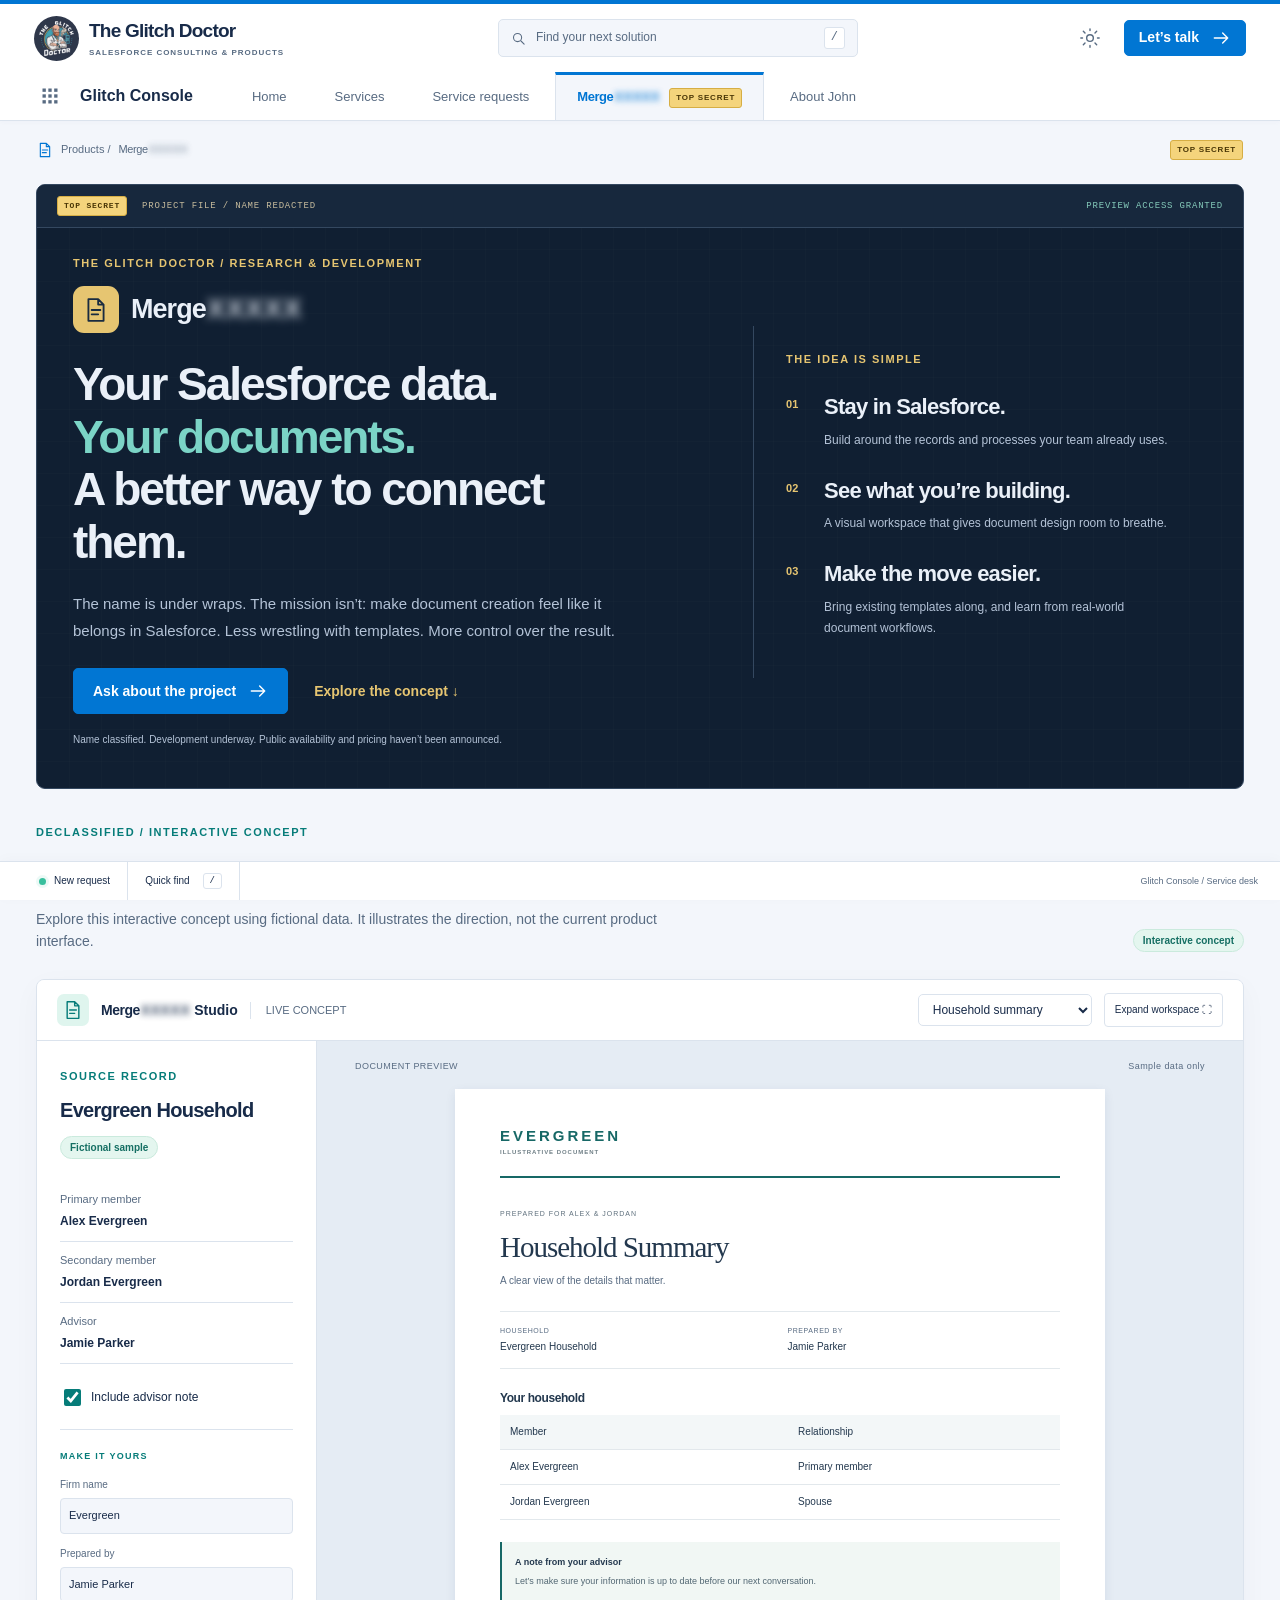
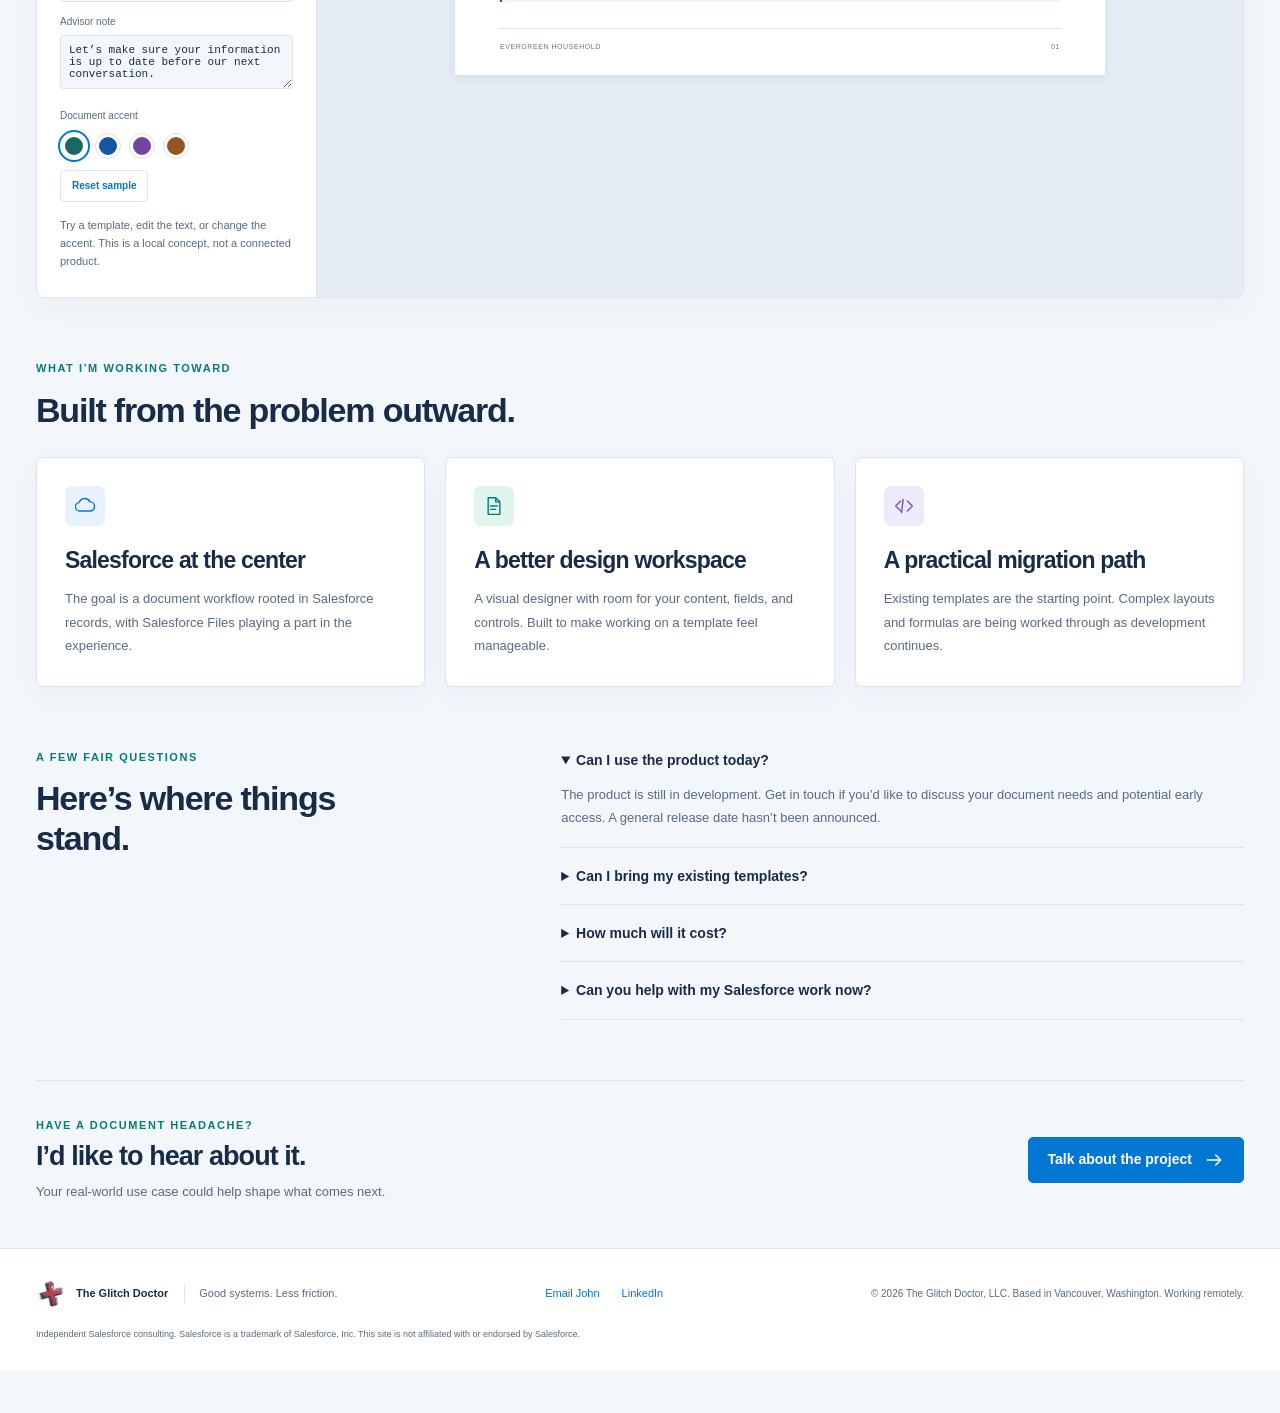
==== commit fb943409: "Add files via upload" ====
--- a/top-secret.html
+++ b/top-secret.html
@@ -1,7 +1,7 @@
 <!doctype html>
-<html lang="en"><head><meta charset="utf-8"><meta name="viewport" content="width=device-width,initial-scale=1"><meta name="theme-color" content="#032d60"><title>Top Secret | The Glitch Doctor Workshop</title><meta name="description" content="Explore a top-secret project, a Salesforce document product in development from The Glitch Doctor. Explore the concept and ask about early access."><meta property="og:title" content="Top Secret | The Glitch Doctor Workshop"><meta property="og:description" content="Explore a top-secret project, a Salesforce document product in development from The Glitch Doctor. Explore the concept and ask about early access."><meta property="og:type" content="website"><meta property="og:image" content="https://theglitchdoctor.com/logo1024.png"><link rel="canonical" href="https://theglitchdoctor.com/top-secret.html"><meta property="og:url" content="https://theglitchdoctor.com/top-secret.html"><link rel="icon" href="favicon.png"><link rel="stylesheet" href="style.css?v=interactive-v3"><script src="lab-model.js?v=interactive-v3" defer></script><script src="app.js?v=interactive-v3" defer></script></head>
+<html lang="en"><head><meta charset="utf-8"><meta name="viewport" content="width=device-width,initial-scale=1"><meta name="theme-color" content="#032d60"><title>Top Secret | The Glitch Doctor Workshop</title><meta name="description" content="Explore a top-secret project, a Salesforce document product in development from The Glitch Doctor. Explore the concept and ask about early access."><meta property="og:title" content="Top Secret | The Glitch Doctor Workshop"><meta property="og:description" content="Explore a top-secret project, a Salesforce document product in development from The Glitch Doctor. Explore the concept and ask about early access."><meta property="og:type" content="website"><meta property="og:image" content="https://theglitchdoctor.com/logo1024.png"><link rel="canonical" href="https://theglitchdoctor.com/top-secret.html"><meta property="og:url" content="https://theglitchdoctor.com/top-secret.html"><link rel="icon" href="favicon.png"><link rel="stylesheet" href="style.css?v=intake-v4"><script src="intake-model.js?v=intake-v4" defer></script><script src="app.js?v=intake-v4" defer></script></head>
 <body><a class="skip" href="#main">Skip to content</a><header class="global-header"><a class="brand" href="index.html"><img src="logo1024.png" alt="" width="45" height="45"><span>The Glitch Doctor<small>SALESFORCE CONSULTING &amp; PRODUCTS</small></span></a><button class="search-trigger" data-open="search-dialog"><svg viewBox="0 0 24 24" aria-hidden="true" class="icon" fill="none" stroke="currentColor" stroke-width="1.7" stroke-linecap="round" stroke-linejoin="round"><circle cx="10.5" cy="10.5" r="6.5"/><path d="m16 16 5 5"/></svg><span>Find your next solution</span><kbd>/</kbd></button><div class="global-actions"><button class="icon-button" id="theme-toggle" aria-label="Switch color theme" aria-pressed="false"><svg viewBox="0 0 24 24" aria-hidden="true" class="icon" fill="none" stroke="currentColor" stroke-width="1.7" stroke-linecap="round" stroke-linejoin="round"><circle cx="12" cy="12" r="4"/><path d="M12 1v2m0 18v2M1 12h2m18 0h2M4 4l2 2m12 12 2 2M4 20l2-2M18 6l2-2"/></svg></button><button class="button primary compact" data-open="contact-dialog">Let’s talk <svg viewBox="0 0 24 24" aria-hidden="true" class="icon" fill="none" stroke="currentColor" stroke-width="1.7" stroke-linecap="round" stroke-linejoin="round"><path d="M4 12h16m-6-6 6 6-6 6"/></svg></button></div></header>
-<nav class="app-nav" aria-label="Main navigation"><button class="launcher-button icon-button" data-open="launcher-dialog" aria-label="Open app launcher"><svg viewBox="0 0 24 24" aria-hidden="true" class="icon" fill="none" stroke="currentColor" stroke-width="1.7" stroke-linecap="round" stroke-linejoin="round"><rect x="3" y="3" width="4" height="4"/><rect x="10" y="3" width="4" height="4"/><rect x="17" y="3" width="4" height="4"/><rect x="3" y="10" width="4" height="4"/><rect x="10" y="10" width="4" height="4"/><rect x="17" y="10" width="4" height="4"/><rect x="3" y="17" width="4" height="4"/><rect x="10" y="17" width="4" height="4"/><rect x="17" y="17" width="4" height="4"/></svg></button><span class="console-name">Glitch Console</span><div class="nav-tabs"><a href="index.html" >Home</a><a href="index.html#services">Services</a><a href="index.html#playground">Playground</a><a href="top-secret.html" aria-current="page"><span class="secret-name" aria-label="Merge, name redacted">Merge<span class="redacted-name" aria-hidden="true">XXXXX</span></span> <span class="secret-badge">TOP SECRET</span></a><a href="index.html#about">About John</a></div></nav>
+<nav class="app-nav" aria-label="Main navigation"><button class="launcher-button icon-button" data-open="launcher-dialog" aria-label="Open app launcher"><svg viewBox="0 0 24 24" aria-hidden="true" class="icon" fill="none" stroke="currentColor" stroke-width="1.7" stroke-linecap="round" stroke-linejoin="round"><rect x="3" y="3" width="4" height="4"/><rect x="10" y="3" width="4" height="4"/><rect x="17" y="3" width="4" height="4"/><rect x="3" y="10" width="4" height="4"/><rect x="10" y="10" width="4" height="4"/><rect x="17" y="10" width="4" height="4"/><rect x="3" y="17" width="4" height="4"/><rect x="10" y="17" width="4" height="4"/><rect x="17" y="17" width="4" height="4"/></svg></button><span class="console-name">Glitch Console</span><div class="nav-tabs"><a href="index.html" >Home</a><a href="index.html#services">Services</a><a href="index.html#ticket-intake">Service requests</a><a href="top-secret.html" aria-current="page"><span class="secret-name" aria-label="Merge, name redacted">Merge<span class="redacted-name" aria-hidden="true">XXXXX</span></span> <span class="secret-badge">TOP SECRET</span></a><a href="index.html#about">About John</a></div></nav>
 <main id="main">
 <div class="workspace-label"><span><svg viewBox="0 0 24 24" aria-hidden="true" class="icon" fill="none" stroke="currentColor" stroke-width="1.7" stroke-linecap="round" stroke-linejoin="round"><path d="M14 2H5v20h14V7Zm0 0v5h5M8 12h8m-8 4h6"/></svg> Products / <span class="secret-name" aria-label="Merge, name redacted">Merge<span class="redacted-name" aria-hidden="true">XXXXX</span></span></span><span class="secret-badge">TOP SECRET</span></div>
 <section class="product-hero classified-hero"><div class="classification-strip"><span class="secret-badge">TOP SECRET</span><span>PROJECT FILE / NAME REDACTED</span><span>PREVIEW ACCESS GRANTED</span></div><div><span class="eyebrow">THE GLITCH DOCTOR / RESEARCH &amp; DEVELOPMENT</span><div class="product-wordmark"><span class="merge-mark"><svg viewBox="0 0 24 24" aria-hidden="true" class="icon" fill="none" stroke="currentColor" stroke-width="1.7" stroke-linecap="round" stroke-linejoin="round"><path d="M14 2H5v20h14V7Zm0 0v5h5M8 12h8m-8 4h6"/></svg></span><span class="secret-name" aria-label="Merge, name redacted">Merge<span class="redacted-name" aria-hidden="true">XXXXX</span></span></div><h1>Your Salesforce data.<br><span>Your documents.</span><br>A better way to connect them.</h1><p>The name is under wraps. The mission isn’t: make document creation feel like it belongs in Salesforce. Less wrestling with templates. More control over the result.</p><div class="button-row"><a class="button primary" href="mailto:doc@theglitchdoctor.com?subject=Secret%20Project%20early%20access%20interest">Ask about the project <svg viewBox="0 0 24 24" aria-hidden="true" class="icon" fill="none" stroke="currentColor" stroke-width="1.7" stroke-linecap="round" stroke-linejoin="round"><path d="M4 12h16m-6-6 6 6-6 6"/></svg></a><a class="text-link" href="#preview">Explore the concept ↓</a></div><small class="development-note">Name classified. Development underway. Public availability and pricing haven’t been announced.</small></div><aside class="product-principles"><span class="eyebrow">THE IDEA IS SIMPLE</span><div><span>01</span><h2>Stay in Salesforce.</h2><p>Build around the records and processes your team already uses.</p></div><div><span>02</span><h2>See what you’re building.</h2><p>A visual workspace that gives document design room to breathe.</p></div><div><span>03</span><h2>Make the move easier.</h2><p>Bring existing templates along, and learn from real-world document workflows.</p></div></aside></section>
@@ -9,7 +9,7 @@
 <section class="section"><div class="section-heading"><div><span class="eyebrow">WHAT I’M WORKING TOWARD</span><h2>Built from the problem outward.</h2></div></div><div class="services-grid"><article class="service-card"><span class="tile-icon blue"><svg viewBox="0 0 24 24" aria-hidden="true" class="icon" fill="none" stroke="currentColor" stroke-width="1.7" stroke-linecap="round" stroke-linejoin="round"><path d="M6 18a5 5 0 0 1-1-10 7 7 0 0 1 13-1 5.5 5.5 0 0 1 0 11Z"/></svg></span><h3>Salesforce at the center</h3><p>The goal is a document workflow rooted in Salesforce records, with Salesforce Files playing a part in the experience.</p></article><article class="service-card"><span class="tile-icon teal"><svg viewBox="0 0 24 24" aria-hidden="true" class="icon" fill="none" stroke="currentColor" stroke-width="1.7" stroke-linecap="round" stroke-linejoin="round"><path d="M14 2H5v20h14V7Zm0 0v5h5M8 12h8m-8 4h6"/></svg></span><h3>A better design workspace</h3><p>A visual designer with room for your content, fields, and controls. Built to make working on a template feel manageable.</p></article><article class="service-card"><span class="tile-icon purple"><svg viewBox="0 0 24 24" aria-hidden="true" class="icon" fill="none" stroke="currentColor" stroke-width="1.7" stroke-linecap="round" stroke-linejoin="round"><path d="m8 6-6 6 6 6m8-12 6 6-6 6m-5-14-2 16"/></svg></span><h3>A practical migration path</h3><p>Existing templates are the starting point. Complex layouts and formulas are being worked through as development continues.</p></article></div></section>
 <section class="faq-section section"><div><span class="eyebrow">A FEW FAIR QUESTIONS</span><h2>Here’s where things stand.</h2></div><div class="faqs"><details open><summary>Can I use the product today?</summary><p>The product is still in development. Get in touch if you’d like to discuss your document needs and potential early access. A general release date hasn’t been announced.</p></details><details><summary>Can I bring my existing templates?</summary><p>That’s part of the plan. Import capabilities are being developed against real templates, with complex layouts and formulas getting particular attention. Not every template will transfer unchanged.</p></details><details><summary>How much will it cost?</summary><p>Pricing hasn’t been announced. This is being developed as a commercial product.</p></details><details><summary>Can you help with my Salesforce work now?</summary><p>Yes. Salesforce consulting and custom development are available independently of this project. <a href="index.html#services">Explore consulting services.</a></p></details></div></section>
 <section class="closing"><div><span class="eyebrow">HAVE A DOCUMENT HEADACHE?</span><h2>I’d like to hear about it.</h2><p>Your real-world use case could help shape what comes next.</p></div><a class="button primary" href="mailto:doc@theglitchdoctor.com?subject=Let%E2%80%99s%20talk%20Secret%20Project">Talk about the project <svg viewBox="0 0 24 24" aria-hidden="true" class="icon" fill="none" stroke="currentColor" stroke-width="1.7" stroke-linecap="round" stroke-linejoin="round"><path d="M4 12h16m-6-6 6 6-6 6"/></svg></a></section></main>
-<footer><div class="footer-brand"><img src="favicon.png" alt="" width="30" height="30"><strong>The Glitch Doctor</strong><span>Good systems. Less friction.</span></div><div class="footer-links"><a href="mailto:doc@theglitchdoctor.com">Email John</a><a href="https://www.linkedin.com/company/the-glitch-doctor/">LinkedIn</a></div><p>© <span id="year">2026</span> The Glitch Doctor, LLC. Based in Vancouver, Washington. Working remotely.</p><p class="disclaimer">Independent Salesforce consulting. Salesforce is a trademark of Salesforce, Inc. This site is not affiliated with or endorsed by Salesforce.</p></footer><nav class="utility-bar" aria-label="Workspace utilities"><a href="index.html#playground"><span class="lab-led"></span> Playground</a><a href="index.html#solution-builder">Build a project brief</a><button data-open="search-dialog">Quick find <kbd>/</kbd></button><span>Glitch Console / Interactive edition</span></nav>
+<footer><div class="footer-brand"><img src="favicon.png" alt="" width="30" height="30"><strong>The Glitch Doctor</strong><span>Good systems. Less friction.</span></div><div class="footer-links"><a href="mailto:doc@theglitchdoctor.com">Email John</a><a href="https://www.linkedin.com/company/the-glitch-doctor/">LinkedIn</a></div><p>© <span id="year">2026</span> The Glitch Doctor, LLC. Based in Vancouver, Washington. Working remotely.</p><p class="disclaimer">Independent Salesforce consulting. Salesforce is a trademark of Salesforce, Inc. This site is not affiliated with or endorsed by Salesforce.</p></footer><nav class="utility-bar" aria-label="Workspace utilities"><a href="index.html#ticket-intake"><span class="lab-led"></span> New request</a><button data-open="search-dialog">Quick find <kbd>/</kbd></button><span>Glitch Console / Service desk</span></nav>
 <dialog id="contact-dialog"><div class="dialog-heading"><div><span class="eyebrow">NEW CONVERSATION</span><h2>What’s getting in your way?</h2></div><button class="close" data-close aria-label="Close contact dialog">×</button></div><p>Tell me what you’re working on, what’s broken, or what you wish Salesforce could do. We’ll start there.</p><a class="contact-option" href="https://outlook.office.com/bookwithme/user/6f88f6bea72140189a04a0bf24233a22@theglitchdoctor.com?anonymous&amp;ep=plink"><span>Schedule a conversation<small>Choose a time on my calendar</small></span><svg viewBox="0 0 24 24" aria-hidden="true" class="icon" fill="none" stroke="currentColor" stroke-width="1.7" stroke-linecap="round" stroke-linejoin="round"><path d="M4 12h16m-6-6 6 6-6 6"/></svg></a><a class="contact-option" href="mailto:doc@theglitchdoctor.com"><span>Email John<small>doc@theglitchdoctor.com</small></span><svg viewBox="0 0 24 24" aria-hidden="true" class="icon" fill="none" stroke="currentColor" stroke-width="1.7" stroke-linecap="round" stroke-linejoin="round"><path d="M4 12h16m-6-6 6 6-6 6"/></svg></a><a class="contact-option" href="tel:+19712606993"><span>Give me a call<small>(971) 260-6993</small></span><svg viewBox="0 0 24 24" aria-hidden="true" class="icon" fill="none" stroke="currentColor" stroke-width="1.7" stroke-linecap="round" stroke-linejoin="round"><path d="M4 12h16m-6-6 6 6-6 6"/></svg></a></dialog>
 <dialog id="launcher-dialog"><div class="dialog-heading"><h2>App Launcher</h2><button class="close" data-close aria-label="Close app launcher">×</button></div><p>Explore The Glitch Doctor.</p><div class="launcher-grid"><a href="index.html"><span class="tile-icon blue"><svg viewBox="0 0 24 24" aria-hidden="true" class="icon" fill="none" stroke="currentColor" stroke-width="1.7" stroke-linecap="round" stroke-linejoin="round"><path d="M6 18a5 5 0 0 1-1-10 7 7 0 0 1 13-1 5.5 5.5 0 0 1 0 11Z"/></svg></span>Consulting<small>Make Salesforce work for you</small></a><a href="top-secret.html"><span class="tile-icon teal"><svg viewBox="0 0 24 24" aria-hidden="true" class="icon" fill="none" stroke="currentColor" stroke-width="1.7" stroke-linecap="round" stroke-linejoin="round"><path d="M14 2H5v20h14V7Zm0 0v5h5M8 12h8m-8 4h6"/></svg></span><span class="secret-name" aria-label="Merge, name redacted">Merge<span class="redacted-name" aria-hidden="true">XXXXX</span></span><small>Top secret. Take a peek.</small></a><a href="index.html#work"><span class="tile-icon purple"><svg viewBox="0 0 24 24" aria-hidden="true" class="icon" fill="none" stroke="currentColor" stroke-width="1.7" stroke-linecap="round" stroke-linejoin="round"><path d="m8 6-6 6 6 6m8-12 6 6-6 6m-5-14-2 16"/></svg></span>Solutions<small>Explore real-world work</small></a><a href="https://outlook.office.com/bookwithme/user/6f88f6bea72140189a04a0bf24233a22@theglitchdoctor.com?anonymous&amp;ep=plink"><span class="tile-icon orange"><svg viewBox="0 0 24 24" aria-hidden="true" class="icon" fill="none" stroke="currentColor" stroke-width="1.7" stroke-linecap="round" stroke-linejoin="round"><circle cx="12" cy="8" r="4"/><path d="M4 22v-3a8 8 0 0 1 16 0v3"/></svg></span>Talk to John<small>Start a conversation</small></a></div></dialog>
 <dialog id="search-dialog"><div class="dialog-heading"><h2>Find a solution</h2><button class="close" data-close aria-label="Close search">×</button></div><label class="sr-only" for="site-search">Search services and products</label><input id="site-search" type="search" placeholder="Try automation, documents, or reporting…" autocomplete="off"><div id="search-results"></div></dialog>
--- a/style.css
+++ b/style.css
@@ -19,3 +19,7 @@
 @media(max-width:1100px){.lab-layout{grid-template-columns:235px minmax(0,1fr)}.lab-inputs{padding:24px 20px}.flow-stage{padding:24px 20px}.flow-nodes{grid-template-columns:1fr 12px 1fr 12px 1fr 12px 1fr}.flow-node{padding:12px 7px;height:151px}.lab-bottom{flex-wrap:wrap;gap:8px 16px}.lab-bottom>a{margin-left:0}.demo-toolbar{flex-wrap:wrap}.demo-toolbar-caption{display:none}}
 @media(max-width:800px){.lab-layout{grid-template-columns:1fr}.lab-inputs{display:grid;grid-template-columns:1fr 1fr;gap:10px 24px;border-right:0;border-bottom:1px solid var(--line)}.lab-inputs .eyebrow,.lab-inputs h3,.lab-inputs>p{grid-column:1;margin:0}.condition-switch{grid-column:2;grid-row:1/3;margin:0}.sample-record{grid-column:2;grid-row:3/5;margin:0}.lab-inputs .hint{grid-row:4;margin-top:4px;font-size:10px}.flow-node{height:135px}.scenario-picker{gap:0;padding:0 10px}.scenario-picker button{font-size:11px;padding:13px 12px}.brief-options,.brief-output{padding:22px}.brief-console{grid-template-columns:1fr 1fr}.brief-output-header h3{font-size:19px}.timing-picker{flex-wrap:wrap}.utility-bar>span{display:none}.utility-bar{padding:0 10px}.expanded .demo-layout{grid-template-columns:250px minmax(0,1fr)}.expanded .demo-sidebar{padding:20px}.expanded .document-stage{padding:20px}.expanded .paper{padding:30px;min-height:520px}.expanded .paper h3{font-size:28px}}
 @media(max-width:560px){.lab-topbar{padding:14px 16px}.lab-session{font-size:7px;max-width:90px;text-align:right}.lab-topbar strong{font-size:12px}.scenario-picker{padding:0;overflow-x:auto}.scenario-picker button{flex:1;font-size:10px;gap:5px;padding:12px 9px;min-width:102px}.scenario-picker button>span{display:none}.lab-inputs{display:block;padding:23px}.lab-inputs>p{margin-top:10px}.condition-switch{margin-top:18px}.sample-record{margin-top:18px}.lab-inputs .hint{margin-top:12px}.flow-stage{padding:23px 17px}.flow-stage-heading{margin-bottom:22px}.flow-nodes{grid-template-columns:1fr 17px 1fr;gap:12px 0}.flow-node{height:128px}.flow-connector:nth-of-type(2){display:none}.flow-node[data-step="2"]{grid-column:1;grid-row:2}.flow-node[data-step="3"]{grid-column:3;grid-row:2}.flow-connector:nth-of-type(3){grid-column:2;grid-row:2}.flow-node strong{font-size:12px}.flow-node small{font-size:9px}.flow-inspector{padding:17px;min-height:162px}.flow-inspector h3{font-size:19px}.flow-controls{flex-wrap:wrap}#flow-status{width:100%;margin:0}.lab-bottom{padding:17px 22px;display:block}.lab-bottom p{margin:7px 0 10px}.lab-bottom a{white-space:normal}.brief-console{grid-template-columns:1fr}.brief-output{border-left:0;border-top:1px solid var(--line)}.challenge-list strong{font-size:11px}.challenge-list small{font-size:10px}.utility-bar>a,.utility-bar>button{padding:0 11px;font-size:9px}.utility-bar kbd{display:none}.demo-layout{grid-template-columns:1fr}.demo-sidebar .studio-editor{display:grid;grid-template-columns:1fr;max-width:none}.studio-tool{margin-left:auto}.expanded{inset:7px!important}.expanded .demo-layout{grid-template-columns:1fr}.expanded .demo-toolbar{gap:8px}.expanded .demo-sidebar{padding:20px}.expanded .document-stage{padding:14px}.expanded .paper{padding:25px;min-height:480px}.expanded .paper h3{font-size:26px}.expanded .paper-fields{margin:20px 0}.expanded .paper-footer{margin-top:25px}}
+/* Guided service request intake */
+.intake-console{background:var(--surface);border:1px solid var(--line);border-radius:8px;overflow:hidden;box-shadow:var(--shadow);scroll-margin-top:135px}.intake-topbar{display:flex;align-items:center;gap:12px;background:#101f32;color:#e5edf7;padding:16px 24px;font-size:13px}.intake-topbar>span:last-child{margin-left:auto;font-size:10px;color:#a8bfd6}.intake-steps{display:grid;grid-template-columns:repeat(4,minmax(0,1fr));list-style:none;margin:0;padding:0;border-bottom:1px solid var(--line);background:var(--bg)}.intake-steps button{display:flex;align-items:center;gap:12px;width:100%;height:85px;padding:15px 20px;background:transparent;border:0;border-bottom:3px solid transparent;color:var(--muted);text-align:left}.intake-steps button>span{display:grid;place-items:center;width:29px;height:29px;flex-shrink:0;border-radius:50%;border:1px solid var(--line);font-size:12px;font-weight:bold}.intake-steps strong{font-size:12px;line-height:1.5}.intake-steps small{display:block;font-size:10px;font-weight:400}.intake-steps button[aria-current]{border-bottom-color:var(--blue);background:var(--surface);color:var(--blue)}.intake-steps button[aria-current]>span{background:var(--blue);color:var(--surface);border-color:var(--blue)}.intake-steps button.visited>span{background:#dff5ee;border-color:#9dd9c5;color:#067c79}.intake-body{display:grid;grid-template-columns:minmax(0,1.9fr) minmax(230px,1fr)}#intake-form{padding:32px 36px;min-width:0}#intake-form fieldset{border:0;padding:0;margin:0;min-width:0}#intake-form legend{font-size:27px;letter-spacing:-.035em;font-weight:700;margin-bottom:12px;line-height:1.25}.intake-intro{font-size:12px;line-height:1.8;margin-bottom:22px}#intake-form label{display:block;font-size:12px;font-weight:600;line-height:1.6;margin-bottom:18px}#intake-form input,#intake-form select,#intake-form textarea{display:block;width:100%;padding:10px 12px;border:1px solid var(--line);background:var(--surface);color:var(--ink);border-radius:5px;font-size:13px;font-weight:400;line-height:1.6;margin-top:6px;min-width:0}#intake-form textarea{resize:vertical;min-height:75px;max-height:600px}#intake-form input::placeholder,#intake-form textarea::placeholder{color:var(--muted);opacity:.8}.intake-grid{display:grid;grid-template-columns:1fr 1fr;gap:17px}.field-help{font-size:11px;line-height:1.7;margin:0 0 17px}.intake-navigation{display:flex;align-items:center;gap:15px;border-top:1px solid var(--line);padding-top:22px;margin-top:24px}.intake-navigation>span{font-size:11px;color:var(--muted)}#intake-next{margin-left:auto}.intake-aside{background:var(--soft);border-left:1px solid var(--line);padding:33px 28px}.intake-aside h3{font-size:24px}.intake-aside>p{font-size:12px;line-height:1.85;margin-top:16px}.intake-aside .eyebrow{font-size:9px}.intake-expectations{margin-top:30px;padding-top:22px;border-top:1px solid var(--line);font-size:12px}.intake-expectations ol{padding-left:18px;color:var(--muted);line-height:1.8}.intake-expectations li{padding:4px 0}.intake-aside>a{display:block;font-size:11px;margin-top:22px}.request-reference{display:flex;align-items:center;gap:12px;flex-wrap:wrap;border:1px solid var(--line);background:var(--bg);border-radius:5px;padding:13px;margin-bottom:20px}.request-reference>span:first-child{font:9px monospace;color:var(--muted)}.request-reference strong{font:11px monospace}.request-reference .pill{margin-left:auto}#intake-form #request-preview{font:12px/1.8 monospace;min-height:340px;background:var(--bg);white-space:pre-wrap}.request-delivery{border-top:1px solid var(--line);margin-top:22px;padding-top:20px}.request-delivery>strong{font-size:18px}.request-delivery>p{font-size:12px;margin:9px 0 18px;line-height:1.8}.request-secondary{display:flex;gap:10px;margin-top:12px}.request-secondary .button{font-size:12px;min-height:36px;padding:8px 13px}.request-delivery>.field-help{font-size:11px;margin-top:17px}#request-action-status{font-size:12px;color:var(--teal);margin-bottom:0}
+@media(max-width:900px){.intake-steps button{gap:8px;padding:12px}.intake-steps small{font-size:9px}.intake-body{grid-template-columns:minmax(0,1.7fr) minmax(210px,1fr)}#intake-form{padding:27px}.intake-aside{padding:27px 20px}.intake-aside h3{font-size:21px}}
+@media(max-width:650px){.intake-body{grid-template-columns:1fr}.intake-aside{border-left:0;border-top:1px solid var(--line)}.intake-steps button{height:80px;flex-direction:column;gap:5px;text-align:center;padding:10px 5px}.intake-steps strong{font-size:10px}.intake-steps small{display:none}.intake-steps button>span{height:25px;width:25px;font-size:11px}.intake-topbar{padding:14px 17px;font-size:12px}.intake-topbar>span:last-child{font-size:9px;max-width:105px;text-align:right}.intake-grid{grid-template-columns:1fr;gap:0}#intake-form{padding:24px 20px}#intake-form legend{font-size:24px}#intake-form input,#intake-form select,#intake-form textarea{font-size:16px}#intake-form #request-preview{font-size:11px}.intake-navigation .button{font-size:12px;padding:10px 13px}.intake-navigation{gap:10px}.request-reference{gap:7px}.request-reference .pill{margin-left:0}.intake-aside{padding:25px}.intake-expectations{margin-top:20px}.intake-console{scroll-margin-top:120px}}
